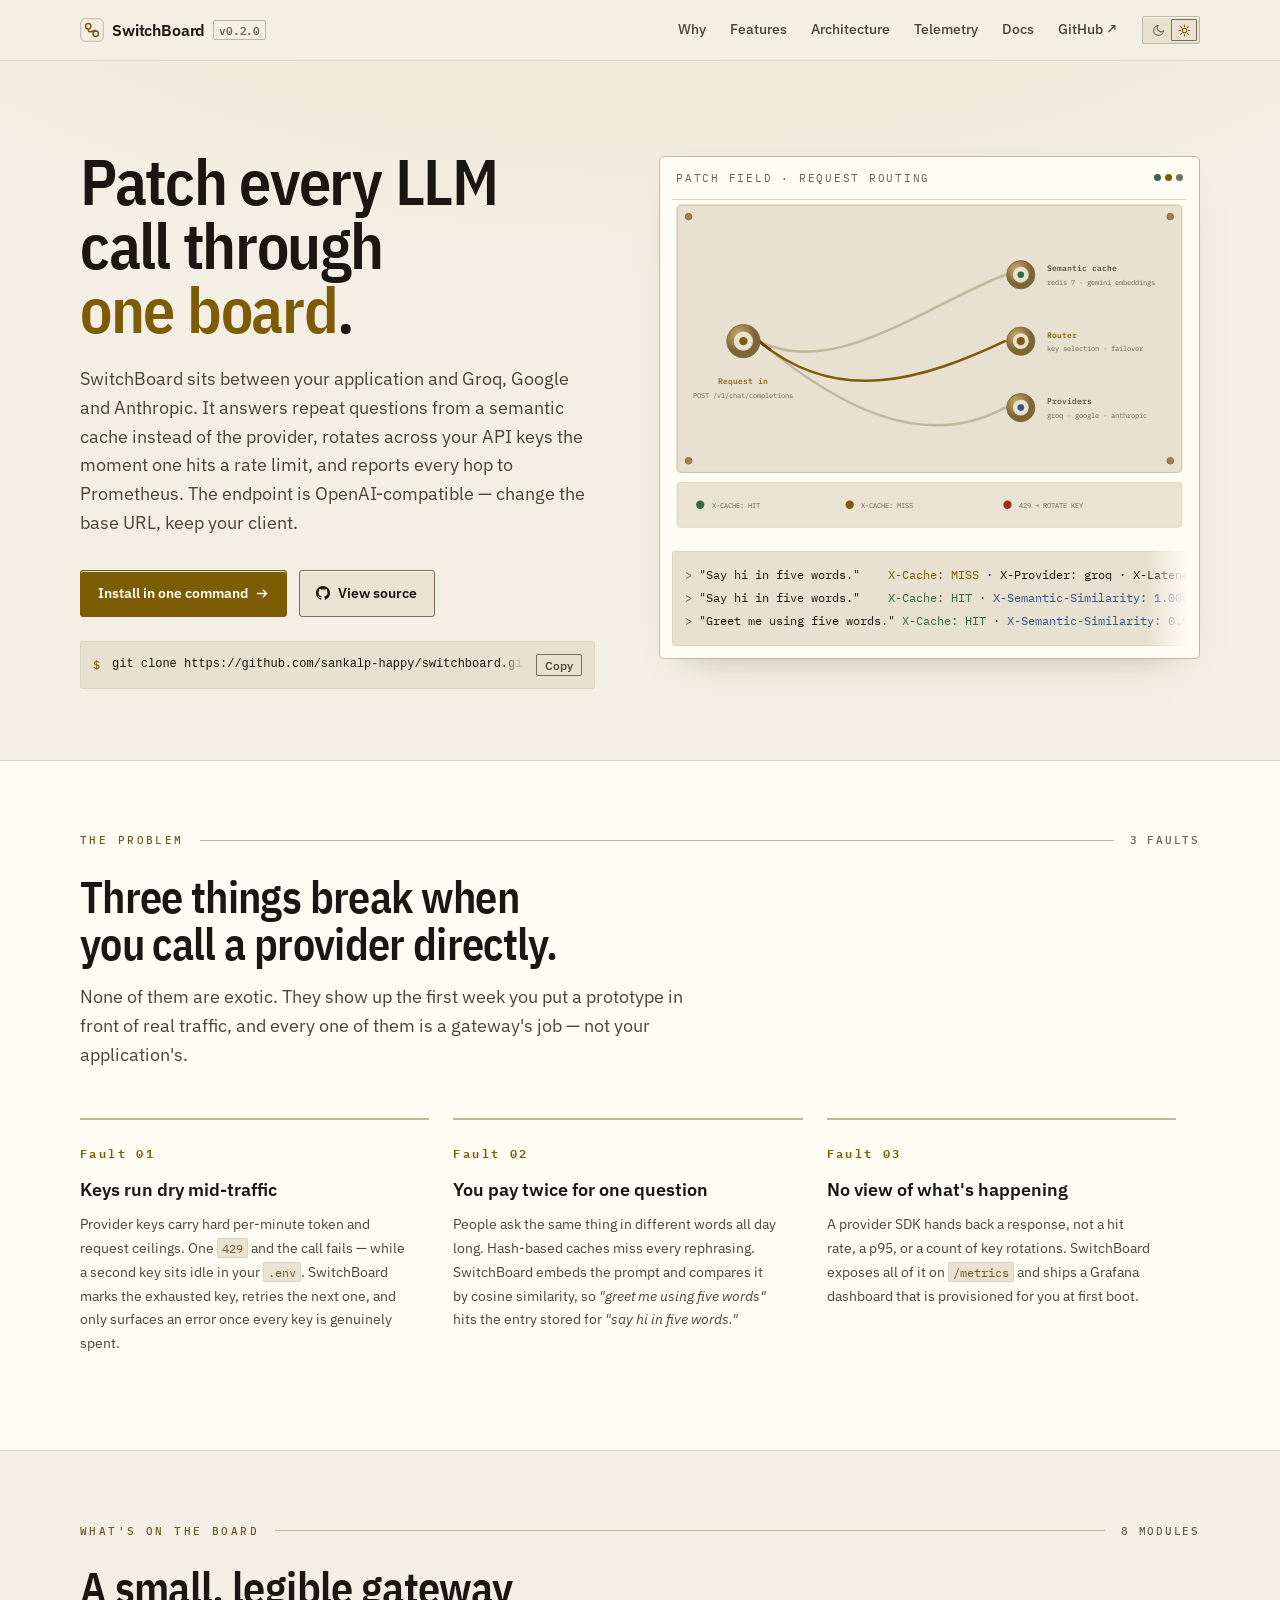
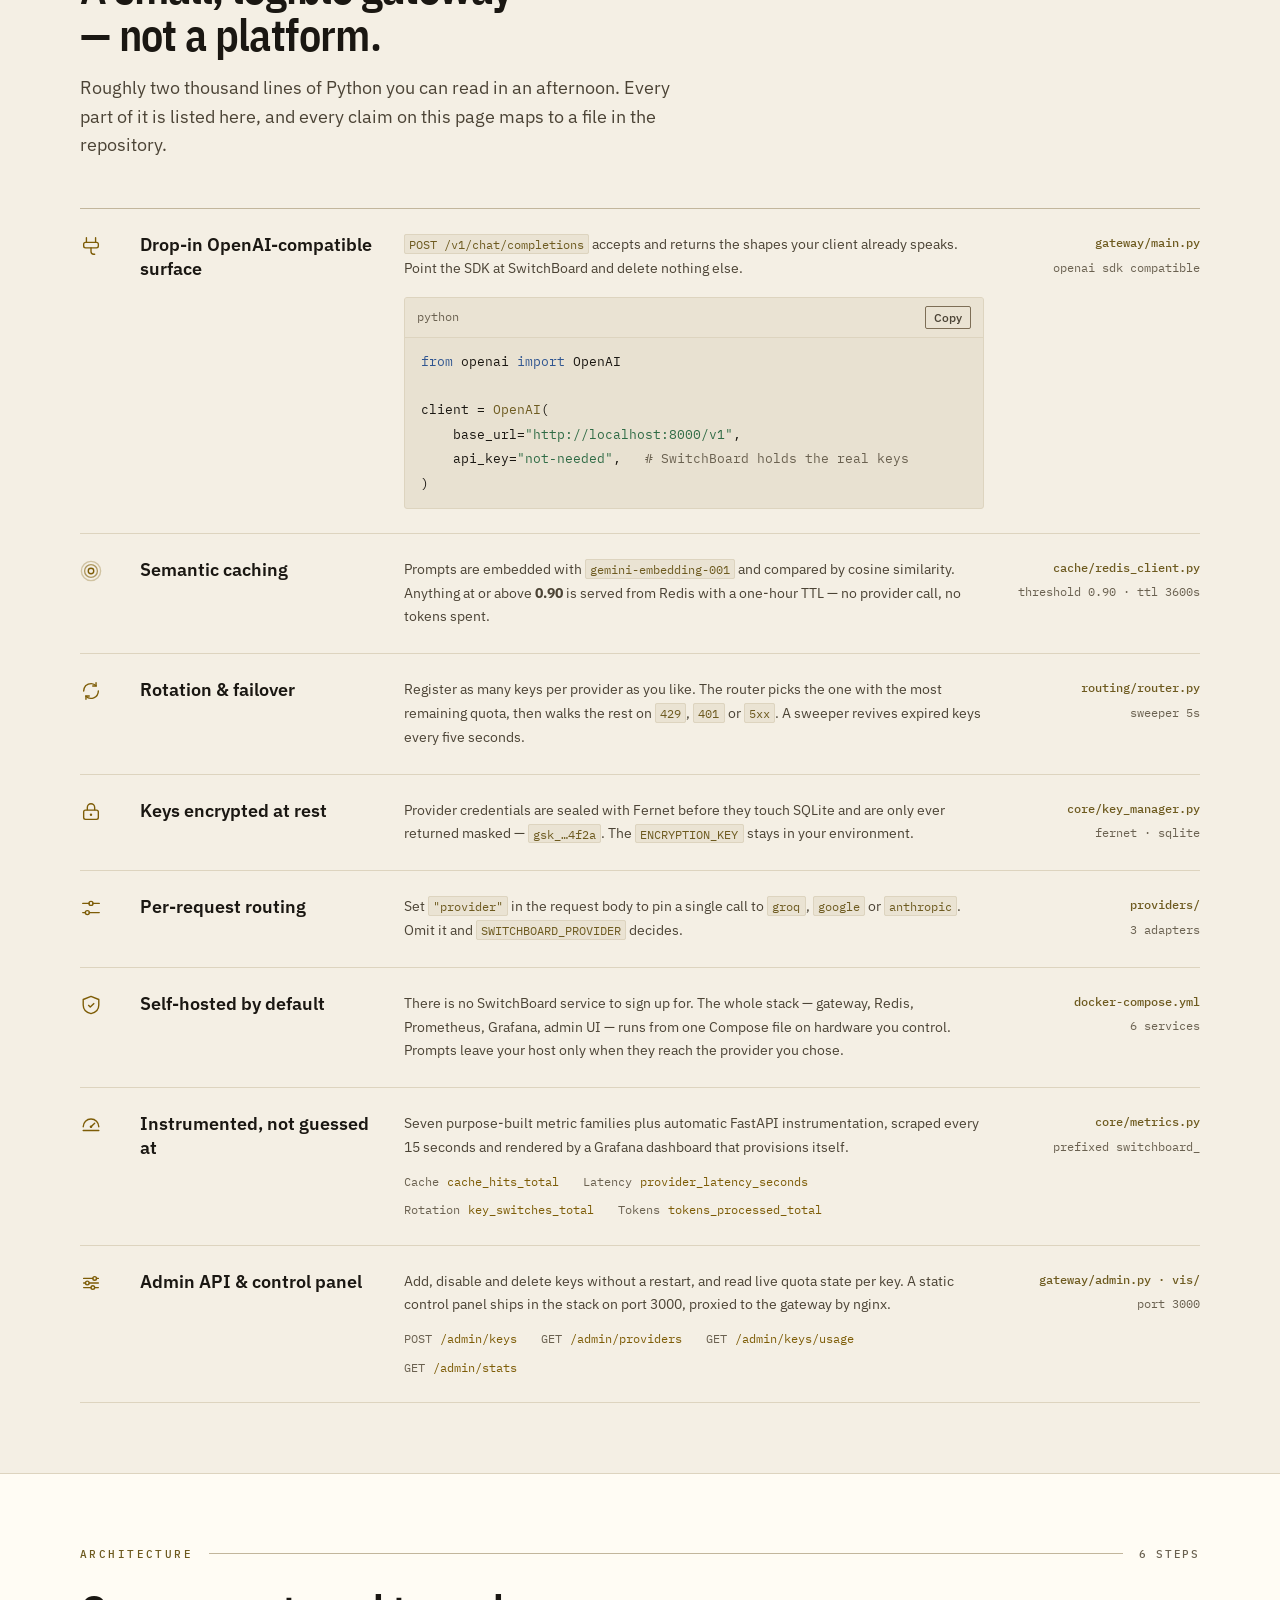
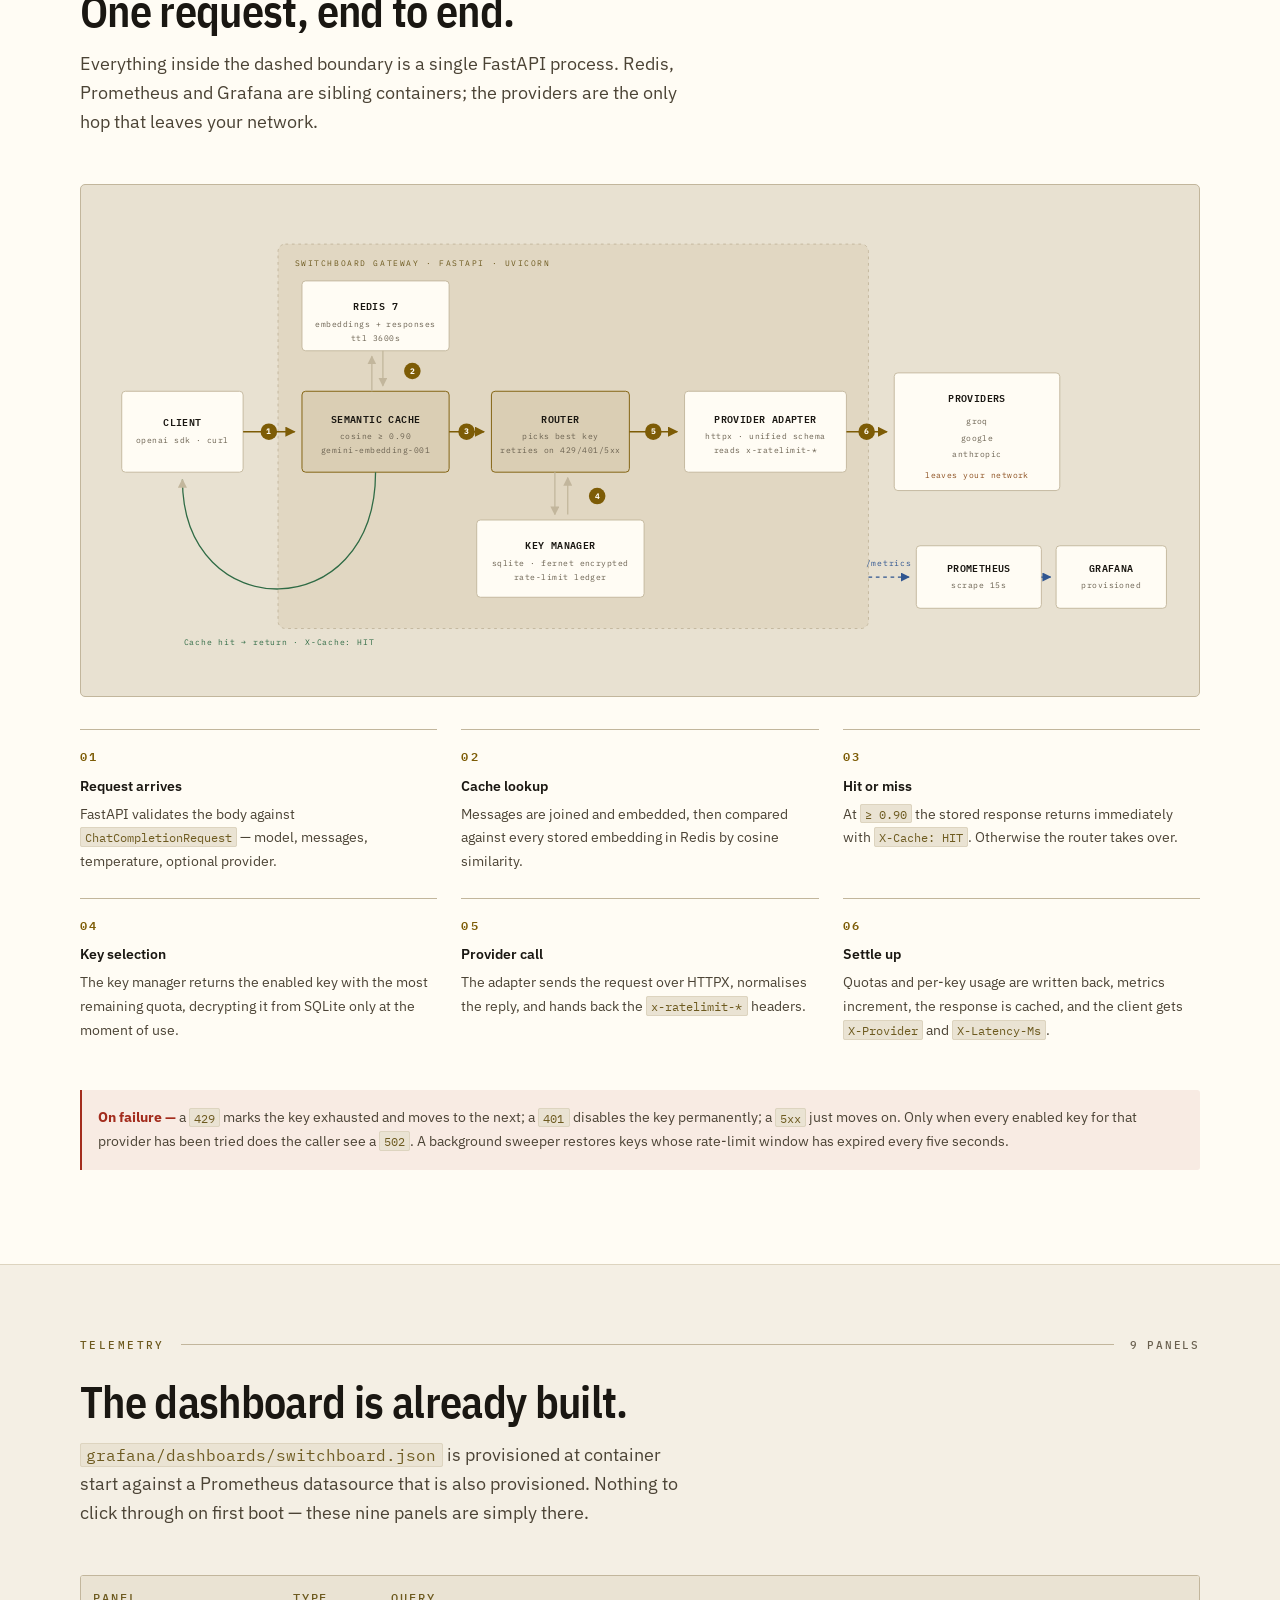
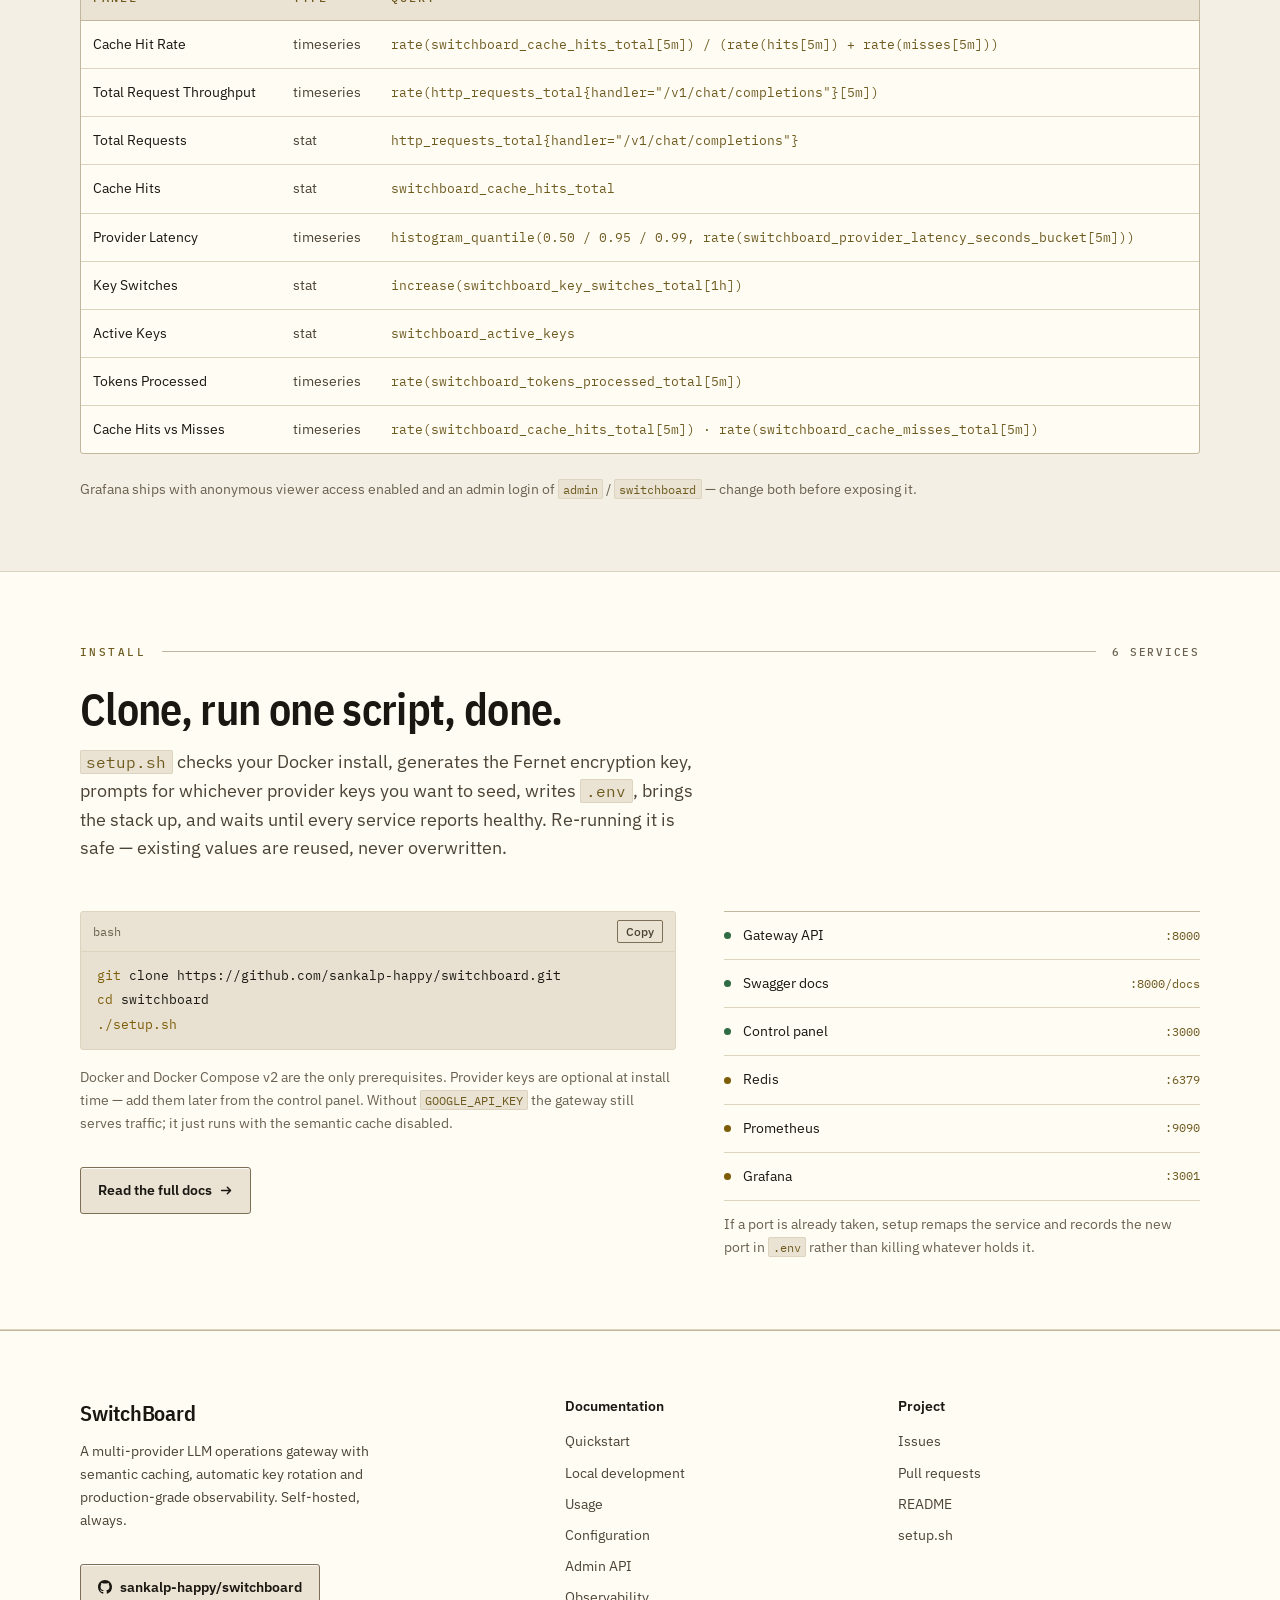
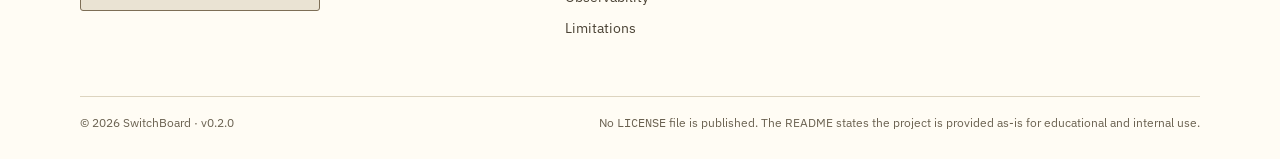
==== site/index.html @ 7677d310 "added a frontend file" ====
<!DOCTYPE html>
<html lang="en">
<head>
<meta charset="UTF-8">
<meta name="viewport" content="width=device-width, initial-scale=1">
<title>SwitchBoard — a self-hosted operator for every LLM call</title>
<meta name="description" content="SwitchBoard is a self-hosted, OpenAI-compatible LLM gateway. Semantic caching on Redis, automatic API-key rotation with failover across Groq, Google and Anthropic, and Prometheus + Grafana observability. One command to install.">
<meta name="color-scheme" content="light dark">
<meta property="og:title" content="SwitchBoard — a self-hosted operator for every LLM call">
<meta property="og:description" content="Semantic caching, automatic key rotation, and production-grade observability in front of Groq, Google and Anthropic. Self-hosted, OpenAI-compatible.">
<meta property="og:type" content="website">
<!-- Applied before first paint so a stored preference never flashes the
     other theme. Must stay inline and stay above the stylesheet. -->
<script>(function(){try{var t=localStorage.getItem('sb-theme');if(t==='light'||t==='dark')document.documentElement.dataset.theme=t;}catch(e){}})();</script>
<link rel="preconnect" href="https://fonts.googleapis.com">
<link rel="preconnect" href="https://fonts.gstatic.com" crossorigin>
<link href="https://fonts.googleapis.com/css2?family=IBM+Plex+Mono:wght@400;500&family=IBM+Plex+Sans:wght@400;500;600;700&family=IBM+Plex+Sans+Condensed:wght@600&display=swap" rel="stylesheet">
<link rel="stylesheet" href="assets/switchboard.css">
<link rel="icon" href="data:image/svg+xml,<svg xmlns='http://www.w3.org/2000/svg' viewBox='0 0 32 32'><rect width='32' height='32' rx='6' fill='%232b2620'/><circle cx='11' cy='11' r='3.4' fill='none' stroke='%23e0ac1f' stroke-width='2'/><circle cx='21' cy='21' r='3.4' fill='none' stroke='%23cfae52' stroke-width='2'/><path d='M11 15 C 11 22, 21 14, 21 17' fill='none' stroke='%23cf8442' stroke-width='2'/></svg>">
</head>
<body>
<a class="skip" href="#main">Skip to content</a>

<!-- ============================= NAV ============================= -->
<header class="nav">
  <div class="wrap nav__in">
    <a class="brand" href="index.html">
      <svg width="24" height="24" viewBox="0 0 32 32" aria-hidden="true">
        <rect x="1" y="1" width="30" height="30" rx="6" fill="none" stroke="currentColor" opacity=".35"/>
        <circle cx="11" cy="11" r="3.6" fill="none" stroke="var(--accent)" stroke-width="2"/>
        <circle cx="21" cy="21" r="3.6" fill="none" stroke="var(--brass)" stroke-width="2"/>
        <path d="M11 15.2 C 11 23, 21 14, 21 17.2" fill="none" stroke="var(--copper)" stroke-width="2" stroke-linecap="round"/>
      </svg>
      SwitchBoard <span class="v">v0.2.0</span>
    </a>
    <nav class="nav__links" id="nav-links" aria-label="Primary">
      <a href="#problem">Why</a>
      <a href="#features">Features</a>
      <a href="#architecture">Architecture</a>
      <a href="#telemetry">Telemetry</a>
      <a href="docs.html">Docs</a>
      <a href="https://github.com/sankalp-happy/switchboard">GitHub&nbsp;↗</a>
    </nav>
    <div class="nav__end">
      <button class="themesw" type="button" aria-label="Switch theme">
        <span><svg width="13" height="13" viewBox="0 0 24 24" fill="none" stroke="currentColor" stroke-width="2" aria-hidden="true"><path d="M21 12.8A9 9 0 1 1 11.2 3a7 7 0 0 0 9.8 9.8Z"/></svg></span>
        <span><svg width="13" height="13" viewBox="0 0 24 24" fill="none" stroke="currentColor" stroke-width="2" aria-hidden="true"><circle cx="12" cy="12" r="4.2"/><path d="M12 2v2.5M12 19.5V22M2 12h2.5M19.5 12H22M4.9 4.9l1.8 1.8M17.3 17.3l1.8 1.8M19.1 4.9l-1.8 1.8M6.7 17.3l-1.8 1.8" stroke-linecap="round"/></svg></span>
      </button>
      <button class="nav__toggle" id="nav-toggle" aria-expanded="false" aria-controls="nav-links">Menu</button>
    </div>
  </div>
</header>

<main id="main">

<!-- ============================= HERO ============================= -->
<section class="hero">
  <div class="wrap hero__grid">

    <div>
      <h1 class="display">Patch every LLM call through <em>one board</em>.</h1>
      <p class="lede">
        SwitchBoard sits between your application and Groq, Google and Anthropic. It answers
        repeat questions from a semantic cache instead of the provider, rotates across your API
        keys the moment one hits a rate limit, and reports every hop to Prometheus. The endpoint
        is OpenAI-compatible — change the base URL, keep your client.
      </p>

      <div class="hero__cta">
        <a class="btn btn--key" href="docs.html#quickstart">
          Install in one command
          <svg width="13" height="13" viewBox="0 0 16 16" fill="none" aria-hidden="true"><path d="M2 8h11M9 4l4 4-4 4" stroke="currentColor" stroke-width="1.8" stroke-linecap="round" stroke-linejoin="round"/></svg>
        </a>
        <a class="btn" href="https://github.com/sankalp-happy/switchboard">
          <svg width="14" height="14" viewBox="0 0 16 16" fill="currentColor" aria-hidden="true"><path d="M8 0C3.58 0 0 3.58 0 8c0 3.54 2.29 6.53 5.47 7.59.4.07.55-.17.55-.38 0-.19-.01-.82-.01-1.49-2.01.37-2.53-.49-2.69-.94-.09-.23-.48-.94-.82-1.13-.28-.15-.68-.52-.01-.53.63-.01 1.08.58 1.23.82.72 1.21 1.87.87 2.33.66.07-.52.28-.87.51-1.07-1.78-.2-3.64-.89-3.64-3.95 0-.87.31-1.59.82-2.15-.08-.2-.36-1.02.08-2.12 0 0 .67-.21 2.2.82a7.4 7.4 0 0 1 2-.27c.68 0 1.36.09 2 .27 1.53-1.04 2.2-.82 2.2-.82.44 1.1.16 1.92.08 2.12.51.56.82 1.27.82 2.15 0 3.07-1.87 3.75-3.65 3.95.29.25.54.73.54 1.48 0 1.07-.01 1.93-.01 2.2 0 .21.15.46.55.38A8.01 8.01 0 0 0 16 8c0-4.42-3.58-8-8-8Z"/></svg>
          View source
        </a>
      </div>

      <!-- The prompt marker sits outside <code> so it is not copied. -->
      <div class="cmd">
        <span class="cmd__p" aria-hidden="true">$</span>
        <code>git clone https://github.com/sankalp-happy/switchboard.git &amp;&amp; cd switchboard &amp;&amp; ./setup.sh</code>
        <button class="code__copy" type="button">Copy</button>
      </div>

    </div>

    <!-- Patch-panel figure -->
    <figure class="panelfig" aria-labelledby="panelcap">
      <figcaption class="panelfig__bar" id="panelcap">
        <span>Patch field · request routing</span>
        <span class="panelfig__lamps">
          <i class="led led--on"></i><i class="led led--warn led--pulse"></i><i class="led"></i>
        </span>
      </figcaption>

      <svg viewBox="0 0 620 400" role="img" aria-label="A patch panel: one incoming request jack is corded to three destination jacks — semantic cache, router, and provider adapters.">
        <defs>
          <!-- Stops are coloured from CSS so the brass re-tints per theme. -->
          <radialGradient id="brass" cx="35%" cy="30%">
            <stop offset="0%"/><stop offset="55%"/><stop offset="100%"/>
          </radialGradient>
        </defs>

        <!-- recessed field -->
        <rect class="pf-field" x="6" y="6" width="608" height="322" rx="5"/>
        <!-- screws -->
        <g class="pf-screw">
          <circle cx="20" cy="20" r="4"/><circle cx="600" cy="20" r="4"/>
          <circle cx="20" cy="314" r="4"/><circle cx="600" cy="314" r="4"/>
        </g>

        <!-- cords (drawn under the jacks) -->
        <path class="cord cord--dim"  d="M105 170 C 195 215, 300 130, 401 90"/>
        <path class="cord cord--dim"  d="M105 170 C 195 245, 300 305, 401 250"/>
        <path class="cord cord--live" d="M105 170 C 200 250, 305 215, 401 170"/>
        <path class="pulse"           d="M105 170 C 200 250, 305 215, 401 170"/>

        <!-- ingress jack -->
        <g>
          <circle class="pf-ring" cx="86" cy="170" r="20"/>
          <circle class="pf-hole" cx="86" cy="170" r="11.5"/>
          <circle class="dot-warn" cx="86" cy="170" r="5"/>
          <text class="svg-label svg-label--key" x="86" y="222" text-anchor="middle">Request in</text>
          <text class="svg-sub" x="86" y="238" text-anchor="middle">POST /v1/chat/completions</text>
        </g>

        <!-- destination jacks -->
        <g>
          <circle class="pf-ring" cx="420" cy="90" r="17"/>
          <circle class="pf-hole" cx="420" cy="90" r="9.5"/>
          <circle class="dot-ok" cx="420" cy="90" r="4"/>
          <text class="svg-label" x="452" y="86">Semantic cache</text>
          <text class="svg-sub"   x="452" y="102">redis 7 · gemini embeddings</text>
        </g>
        <g>
          <circle class="pf-ring" cx="420" cy="170" r="17"/>
          <circle class="pf-hole" cx="420" cy="170" r="9.5"/>
          <circle class="dot-warn" cx="420" cy="170" r="5"/>
          <text class="svg-label svg-label--key" x="452" y="166">Router</text>
          <text class="svg-sub"   x="452" y="182">key selection · failover</text>
        </g>
        <g>
          <circle class="pf-ring" cx="420" cy="250" r="17"/>
          <circle class="pf-hole" cx="420" cy="250" r="9.5"/>
          <circle class="dot-info" cx="420" cy="250" r="4"/>
          <text class="svg-label" x="452" y="246">Providers</text>
          <text class="svg-sub"   x="452" y="262">groq · google · anthropic</text>
        </g>

        <!-- lamp rail -->
        <rect class="pf-rail" x="6" y="340" width="608" height="54" rx="4"/>
        <g>
          <circle class="dot-ok" cx="34" cy="367" r="5"/>
          <text class="svg-sub" x="48" y="371">X-CACHE: HIT</text>
          <circle class="dot-warn" cx="214" cy="367" r="5"/>
          <text class="svg-sub" x="228" y="371">X-CACHE: MISS</text>
          <circle class="dot-alarm" cx="404" cy="367" r="5"/>
          <text class="svg-sub" x="418" y="371">429 → ROTATE KEY</text>
        </g>
      </svg>

      <div class="readout">
        <div><b>&gt;</b> "Say hi in five words."&nbsp;&nbsp;&nbsp;&nbsp;<span class="miss">X-Cache: MISS</span> · X-Provider: groq · X-Latency-Ms: 424.0</div>
        <div><b>&gt;</b> "Say hi in five words."&nbsp;&nbsp;&nbsp;&nbsp;<span class="hit">X-Cache: HIT</span> · <span class="sim">X-Semantic-Similarity: 1.0000</span></div>
        <div><b>&gt;</b> "Greet me using five words."&nbsp;<span class="hit">X-Cache: HIT</span> · <span class="sim">X-Semantic-Similarity: 0.9144</span></div>
      </div>
    </figure>

  </div>
</section>

<!-- ============================= PROBLEM ============================= -->
<section id="problem" class="band">
  <div class="wrap">
    <div class="srail">
      <span class="srail__n">The problem</span>
      <i class="srail__r" aria-hidden="true"></i>
      <span class="srail__d">3 faults</span>
    </div>
    <div class="sec-head">
      <h2 class="sec-title">Three things break when you call a provider directly.</h2>
      <p class="lede">
        None of them are exotic. They show up the first week you put a prototype in front of
        real traffic, and every one of them is a gateway's job — not your application's.
      </p>
    </div>

    <div class="faults">
      <article class="fault">
        <div class="fault__n">Fault 01</div>
        <h3>Keys run dry mid-traffic</h3>
        <p>
          Provider keys carry hard per-minute token and request ceilings. One <span class="inline">429</span>
          and the call fails — while a second key sits idle in your <span class="inline">.env</span>.
          SwitchBoard marks the exhausted key, retries the next one, and only surfaces an error
          once every key is genuinely spent.
        </p>
      </article>
      <article class="fault">
        <div class="fault__n">Fault 02</div>
        <h3>You pay twice for one question</h3>
        <p>
          People ask the same thing in different words all day long. Hash-based caches miss
          every rephrasing. SwitchBoard embeds the prompt and compares it by cosine similarity,
          so <em>"greet me using five words"</em> hits the entry stored for
          <em>"say hi in five words."</em>
        </p>
      </article>
      <article class="fault">
        <div class="fault__n">Fault 03</div>
        <h3>No view of what's happening</h3>
        <p>
          A provider SDK hands back a response, not a hit rate, a p95, or a count of key
          rotations. SwitchBoard exposes all of it on <span class="inline">/metrics</span> and
          ships a Grafana dashboard that is provisioned for you at first boot.
        </p>
      </article>
    </div>
  </div>
</section>

<!-- ============================= FEATURES ============================= -->
<section id="features">
  <div class="wrap">
    <div class="srail">
      <span class="srail__n">What's on the board</span>
      <i class="srail__r" aria-hidden="true"></i>
      <span class="srail__d">8 modules</span>
    </div>
    <div class="sec-head">
      <h2 class="sec-title">A small, legible gateway — not a platform.</h2>
      <p class="lede">
        Roughly two thousand lines of Python you can read in an afternoon. Every part of it is
        listed here, and every claim on this page maps to a file in the repository.
      </p>
    </div>

    <div class="index">

      <article class="item">
        <div class="item__ico"><svg width="22" height="22" viewBox="0 0 24 24" fill="none" stroke="currentColor" stroke-width="1.5" stroke-linecap="round" aria-hidden="true"><path d="M7 3v5M17 3v5"/><rect x="4" y="8" width="16" height="6" rx="2"/><path d="M12 14v4a3 3 0 0 0 3 3h1"/></svg></div>
        <h3 class="item__name">Drop-in OpenAI-compatible surface</h3>
        <div class="item__body">
          <p>
            <span class="inline">POST /v1/chat/completions</span> accepts and returns the shapes your
            client already speaks. Point the SDK at SwitchBoard and delete nothing else.
          </p>
          <div class="code code--flush">
            <div class="code__bar"><span class="code__lang">python</span><button class="code__copy" type="button">Copy</button></div>
<pre><code><span class="t-kw">from</span> openai <span class="t-kw">import</span> OpenAI

client = <span class="t-fn">OpenAI</span>(
    base_url=<span class="t-str">"http://localhost:8000/v1"</span>,
    api_key=<span class="t-str">"not-needed"</span>,   <span class="t-com"># SwitchBoard holds the real keys</span>
)</code></pre>
          </div>
        </div>
        <div class="item__meta"><b>gateway/main.py</b>openai sdk compatible</div>
      </article>

      <article class="item">
        <div class="item__ico"><svg width="22" height="22" viewBox="0 0 24 24" fill="none" stroke="currentColor" stroke-width="1.5" aria-hidden="true"><circle cx="12" cy="12" r="3"/><circle cx="12" cy="12" r="7" opacity=".6"/><circle cx="12" cy="12" r="10.5" opacity=".3"/></svg></div>
        <h3 class="item__name">Semantic caching</h3>
        <div class="item__body">
          <p>
            Prompts are embedded with <span class="inline">gemini-embedding-001</span> and compared
            by cosine similarity. Anything at or above <b>0.90</b> is served from Redis with a
            one-hour TTL — no provider call, no tokens spent.
          </p>
        </div>
        <div class="item__meta"><b>cache/redis_client.py</b>threshold 0.90 · ttl 3600s</div>
      </article>

      <article class="item">
        <div class="item__ico"><svg width="22" height="22" viewBox="0 0 24 24" fill="none" stroke="currentColor" stroke-width="1.5" stroke-linecap="round" aria-hidden="true"><path d="M20 12a8 8 0 0 1-13.7 5.6M4 12a8 8 0 0 1 13.7-5.6"/><path d="M17.5 3v3.6h-3.6M6.5 21v-3.6h3.6"/></svg></div>
        <h3 class="item__name">Rotation &amp; failover</h3>
        <div class="item__body">
          <p>
            Register as many keys per provider as you like. The router picks the one with the most
            remaining quota, then walks the rest on <span class="inline">429</span>,
            <span class="inline">401</span> or <span class="inline">5xx</span>. A sweeper revives
            expired keys every five seconds.
          </p>
        </div>
        <div class="item__meta"><b>routing/router.py</b>sweeper 5s</div>
      </article>

      <article class="item">
        <div class="item__ico"><svg width="22" height="22" viewBox="0 0 24 24" fill="none" stroke="currentColor" stroke-width="1.5" aria-hidden="true"><rect x="4" y="10" width="16" height="10" rx="2"/><path d="M8 10V7a4 4 0 0 1 8 0v3"/><circle cx="12" cy="15" r="1.3" fill="currentColor" stroke="none"/></svg></div>
        <h3 class="item__name">Keys encrypted at rest</h3>
        <div class="item__body">
          <p>
            Provider credentials are sealed with Fernet before they touch SQLite and are only ever
            returned masked — <span class="inline">gsk_…4f2a</span>. The
            <span class="inline">ENCRYPTION_KEY</span> stays in your environment.
          </p>
        </div>
        <div class="item__meta"><b>core/key_manager.py</b>fernet · sqlite</div>
      </article>

      <article class="item">
        <div class="item__ico"><svg width="22" height="22" viewBox="0 0 24 24" fill="none" stroke="currentColor" stroke-width="1.5" stroke-linecap="round" aria-hidden="true"><path d="M3 7h7M14 7h7M3 17h3M10 17h11"/><circle cx="12" cy="7" r="2.2"/><circle cx="8" cy="17" r="2.2"/></svg></div>
        <h3 class="item__name">Per-request routing</h3>
        <div class="item__body">
          <p>
            Set <span class="inline">"provider"</span> in the request body to pin a single call to
            <span class="inline">groq</span>, <span class="inline">google</span> or
            <span class="inline">anthropic</span>. Omit it and
            <span class="inline">SWITCHBOARD_PROVIDER</span> decides.
          </p>
        </div>
        <div class="item__meta"><b>providers/</b>3 adapters</div>
      </article>

      <article class="item">
        <div class="item__ico"><svg width="22" height="22" viewBox="0 0 24 24" fill="none" stroke="currentColor" stroke-width="1.5" stroke-linejoin="round" aria-hidden="true"><path d="M12 2.6 20.5 6v6c0 5-3.6 8.3-8.5 9.4C7.1 20.3 3.5 17 3.5 12V6Z"/><path d="M9 12l2.2 2.2L15.5 10"/></svg></div>
        <h3 class="item__name">Self-hosted by default</h3>
        <div class="item__body">
          <p>
            There is no SwitchBoard service to sign up for. The whole stack — gateway, Redis,
            Prometheus, Grafana, admin UI — runs from one Compose file on hardware you control.
            Prompts leave your host only when they reach the provider you chose.
          </p>
        </div>
        <div class="item__meta"><b>docker-compose.yml</b>6 services</div>
      </article>

      <article class="item">
        <div class="item__ico"><svg width="22" height="22" viewBox="0 0 24 24" fill="none" stroke="currentColor" stroke-width="1.5" stroke-linecap="round" aria-hidden="true"><path d="M3.5 14a8.5 8.5 0 0 1 17 0"/><path d="M12 14l4-4"/><circle cx="12" cy="14" r="1.4" fill="currentColor" stroke="none"/><path d="M3.5 18h17"/></svg></div>
        <h3 class="item__name">Instrumented, not guessed at</h3>
        <div class="item__body">
          <p>
            Seven purpose-built metric families plus automatic FastAPI instrumentation, scraped
            every 15 seconds and rendered by a Grafana dashboard that provisions itself.
          </p>
          <dl class="pairs">
            <div><dt>Cache</dt><dd>cache_hits_total</dd></div>
            <div><dt>Latency</dt><dd>provider_latency_seconds</dd></div>
            <div><dt>Rotation</dt><dd>key_switches_total</dd></div>
            <div><dt>Tokens</dt><dd>tokens_processed_total</dd></div>
          </dl>
        </div>
        <div class="item__meta"><b>core/metrics.py</b>prefixed switchboard_</div>
      </article>

      <article class="item">
        <div class="item__ico"><svg width="22" height="22" viewBox="0 0 24 24" fill="none" stroke="currentColor" stroke-width="1.5" stroke-linecap="round" aria-hidden="true"><path d="M4 7h10M18 7h2M4 12h2M10 12h10M4 17h8M16 17h4"/><circle cx="16" cy="7" r="2"/><circle cx="8" cy="12" r="2"/><circle cx="14" cy="17" r="2"/></svg></div>
        <h3 class="item__name">Admin API &amp; control panel</h3>
        <div class="item__body">
          <p>
            Add, disable and delete keys without a restart, and read live quota state per key.
            A static control panel ships in the stack on port 3000, proxied to the gateway by nginx.
          </p>
          <dl class="pairs">
            <div><dt>POST</dt><dd>/admin/keys</dd></div>
            <div><dt>GET</dt><dd>/admin/providers</dd></div>
            <div><dt>GET</dt><dd>/admin/keys/usage</dd></div>
            <div><dt>GET</dt><dd>/admin/stats</dd></div>
          </dl>
        </div>
        <div class="item__meta"><b>gateway/admin.py · vis/</b>port 3000</div>
      </article>

    </div>
  </div>
</section>

<!-- ============================= ARCHITECTURE ============================= -->
<section id="architecture" class="band">
  <div class="wrap">
    <div class="srail">
      <span class="srail__n">Architecture</span>
      <i class="srail__r" aria-hidden="true"></i>
      <span class="srail__d">6 steps</span>
    </div>
    <div class="sec-head">
      <h2 class="sec-title">One request, end to end.</h2>
      <p class="lede">
        Everything inside the dashed boundary is a single FastAPI process. Redis, Prometheus and
        Grafana are sibling containers; the providers are the only hop that leaves your network.
      </p>
    </div>

    <div class="diagram">
      <!-- shared arrowhead markers: kept in a standalone node so they resolve
           whichever of the two diagrams is currently displayed -->
      <svg class="defs-only" width="0" height="0" aria-hidden="true" focusable="false">
        <defs>
          <marker id="ah" viewBox="0 0 10 10" refX="9" refY="5" markerWidth="7" markerHeight="7" orient="auto-start-reverse">
            <path class="ah-dim" d="M0 0 L10 5 L0 10 z"/>
          </marker>
          <marker id="ahh" viewBox="0 0 10 10" refX="9" refY="5" markerWidth="7" markerHeight="7" orient="auto-start-reverse">
            <path class="ah-hot" d="M0 0 L10 5 L0 10 z"/>
          </marker>
          <marker id="aht" viewBox="0 0 10 10" refX="9" refY="5" markerWidth="7" markerHeight="7" orient="auto-start-reverse">
            <path class="ah-tel" d="M0 0 L10 5 L0 10 z"/>
          </marker>
        </defs>
      </svg>

      <!-- ---------- wide ---------- -->
      <svg class="dia--wide" viewBox="0 0 1160 500" role="img" aria-label="Architecture diagram. A client posts to the gateway. The semantic cache checks Redis; a hit returns immediately. On a miss the router consults the key manager in SQLite, calls a provider adapter, and the adapter calls Groq, Google or Anthropic. Prometheus scrapes the gateway metrics endpoint and Grafana reads Prometheus.">
        <!-- gateway boundary -->
        <rect class="zone" x="186" y="36" width="642" height="418" rx="8"/>
        <text class="zone-label" x="204" y="60">SWITCHBOARD GATEWAY · FASTAPI · UVICORN</text>

        <!-- client -->
        <rect class="node-box" x="16" y="196" width="132" height="88" rx="4"/>
        <text class="node-t" x="82" y="234" text-anchor="middle">CLIENT</text>
        <text class="node-s" x="82" y="252" text-anchor="middle">openai sdk · curl</text>

        <!-- redis -->
        <rect class="node-box" x="212" y="76" width="160" height="76" rx="4"/>
        <text class="node-t" x="292" y="108" text-anchor="middle">REDIS 7</text>
        <text class="node-s" x="292" y="126" text-anchor="middle">embeddings + responses</text>
        <text class="node-s" x="292" y="141" text-anchor="middle">ttl 3600s</text>

        <!-- semantic cache -->
        <rect class="node-box node-box--key" x="212" y="196" width="160" height="88" rx="4"/>
        <text class="node-t" x="292" y="230" text-anchor="middle">SEMANTIC CACHE</text>
        <text class="node-s" x="292" y="248" text-anchor="middle">cosine ≥ 0.90</text>
        <text class="node-s" x="292" y="263" text-anchor="middle">gemini-embedding-001</text>

        <!-- router -->
        <rect class="node-box node-box--key" x="418" y="196" width="150" height="88" rx="4"/>
        <text class="node-t" x="493" y="230" text-anchor="middle">ROUTER</text>
        <text class="node-s" x="493" y="248" text-anchor="middle">picks best key</text>
        <text class="node-s" x="493" y="263" text-anchor="middle">retries on 429/401/5xx</text>

        <!-- key manager -->
        <rect class="node-box" x="402" y="336" width="182" height="84" rx="4"/>
        <text class="node-t" x="493" y="368" text-anchor="middle">KEY MANAGER</text>
        <text class="node-s" x="493" y="386" text-anchor="middle">sqlite · fernet encrypted</text>
        <text class="node-s" x="493" y="401" text-anchor="middle">rate-limit ledger</text>

        <!-- adapter -->
        <rect class="node-box" x="628" y="196" width="176" height="88" rx="4"/>
        <text class="node-t" x="716" y="230" text-anchor="middle">PROVIDER ADAPTER</text>
        <text class="node-s" x="716" y="248" text-anchor="middle">httpx · unified schema</text>
        <text class="node-s" x="716" y="263" text-anchor="middle">reads x-ratelimit-*</text>

        <!-- providers -->
        <rect class="node-box" x="856" y="176" width="180" height="128" rx="4"/>
        <text class="node-t" x="946" y="208" text-anchor="middle">PROVIDERS</text>
        <text class="node-s" x="946" y="232" text-anchor="middle">groq</text>
        <text class="node-s" x="946" y="250" text-anchor="middle">google</text>
        <text class="node-s" x="946" y="268" text-anchor="middle">anthropic</text>
        <text class="node-s node-s--exit" x="946" y="290" text-anchor="middle">leaves your network</text>

        <!-- telemetry -->
        <rect class="node-box" x="880" y="364" width="136" height="68" rx="4"/>
        <text class="node-t" x="948" y="392" text-anchor="middle">PROMETHEUS</text>
        <text class="node-s" x="948" y="410" text-anchor="middle">scrape 15s</text>
        <rect class="node-box" x="1032" y="364" width="120" height="68" rx="4"/>
        <text class="node-t" x="1092" y="392" text-anchor="middle">GRAFANA</text>
        <text class="node-s" x="1092" y="410" text-anchor="middle">provisioned</text>

        <!-- main flow -->
        <path class="flow flow--hot" d="M148 240 H 204"  marker-end="url(#ahh)"/>
        <path class="flow" d="M288 196 V 158" marker-end="url(#ah)"/>
        <path class="flow" d="M300 152 V 190" marker-end="url(#ah)"/>
        <path class="flow flow--hot" d="M372 240 H 410" marker-end="url(#ahh)"/>
        <path class="flow" d="M487 284 V 330" marker-end="url(#ah)"/>
        <path class="flow" d="M501 330 V 290" marker-end="url(#ah)"/>
        <path class="flow flow--hot" d="M568 240 H 620" marker-end="url(#ahh)"/>
        <path class="flow flow--hot" d="M804 240 H 848" marker-end="url(#ahh)"/>

        <!-- cache-hit return -->
        <path class="flow flow--hit" d="M292 284 C 292 452, 82 452, 82 292" marker-end="url(#ah)"/>
        <text class="flow-t flow-t--hit" x="187" y="472" text-anchor="middle">Cache hit → return · X-Cache: HIT</text>

        <!-- telemetry flow -->
        <path class="flow flow--tel" d="M828 398 H 872" marker-end="url(#aht)"/>
        <path class="flow flow--tel" d="M1016 398 H 1026" marker-end="url(#aht)"/>
        <text class="flow-t flow-t--tel" x="850" y="386" text-anchor="middle">/metrics</text>

        <!-- step badges -->
        <g>
          <circle class="step-c" cx="176" cy="240" r="9"/><text class="step-n" x="176" y="243" text-anchor="middle">1</text>
          <circle class="step-c" cx="332" cy="174" r="9"/><text class="step-n" x="332" y="177" text-anchor="middle">2</text>
          <circle class="step-c" cx="391" cy="240" r="9"/><text class="step-n" x="391" y="243" text-anchor="middle">3</text>
          <circle class="step-c" cx="533" cy="310" r="9"/><text class="step-n" x="533" y="313" text-anchor="middle">4</text>
          <circle class="step-c" cx="594" cy="240" r="9"/><text class="step-n" x="594" y="243" text-anchor="middle">5</text>
          <circle class="step-c" cx="826" cy="240" r="9"/><text class="step-n" x="826" y="243" text-anchor="middle">6</text>
        </g>
      </svg>

      <!-- ---------- tall / mobile ---------- -->
      <svg class="dia--tall" viewBox="0 0 380 980" role="img" aria-label="Architecture diagram, vertical layout. Client to semantic cache to Redis, then router to key manager, then provider adapter to Groq, Google or Anthropic. A cache hit returns straight to the client. Prometheus scrapes the gateway and Grafana reads Prometheus.">
        <rect class="zone" x="58" y="104" width="298" height="520" rx="8"/>
        <text class="zone-label zone-label--tight" x="70" y="126">SWITCHBOARD GATEWAY</text>

        <rect class="node-box" x="80" y="16" width="240" height="60" rx="4"/>
        <text class="node-t" x="200" y="42" text-anchor="middle">CLIENT</text>
        <text class="node-s" x="200" y="60" text-anchor="middle">openai sdk · curl</text>

        <rect class="node-box node-box--key" x="80" y="142" width="240" height="66" rx="4"/>
        <text class="node-t" x="200" y="170" text-anchor="middle">SEMANTIC CACHE</text>
        <text class="node-s" x="200" y="188" text-anchor="middle">cosine ≥ 0.90 · gemini</text>

        <rect class="node-box" x="80" y="244" width="240" height="58" rx="4"/>
        <text class="node-t" x="200" y="270" text-anchor="middle">REDIS 7</text>
        <text class="node-s" x="200" y="288" text-anchor="middle">ttl 3600s</text>

        <rect class="node-box node-box--key" x="80" y="348" width="240" height="66" rx="4"/>
        <text class="node-t" x="200" y="376" text-anchor="middle">ROUTER</text>
        <text class="node-s" x="200" y="394" text-anchor="middle">retries on 429/401/5xx</text>

        <rect class="node-box" x="80" y="450" width="240" height="58" rx="4"/>
        <text class="node-t" x="200" y="476" text-anchor="middle">KEY MANAGER</text>
        <text class="node-s" x="200" y="494" text-anchor="middle">sqlite · fernet</text>

        <rect class="node-box" x="80" y="548" width="240" height="60" rx="4"/>
        <text class="node-t" x="200" y="574" text-anchor="middle">PROVIDER ADAPTER</text>
        <text class="node-s" x="200" y="592" text-anchor="middle">httpx · x-ratelimit-*</text>

        <rect class="node-box" x="80" y="654" width="240" height="76" rx="4"/>
        <text class="node-t" x="200" y="682" text-anchor="middle">PROVIDERS</text>
        <text class="node-s" x="200" y="702" text-anchor="middle">groq · google · anthropic</text>
        <text class="node-s node-s--exit" x="200" y="719" text-anchor="middle">leaves your network</text>

        <rect class="node-box" x="80" y="810" width="240" height="56" rx="4"/>
        <text class="node-t" x="200" y="836" text-anchor="middle">PROMETHEUS</text>
        <text class="node-s" x="200" y="853" text-anchor="middle">scrape 15s</text>

        <rect class="node-box" x="80" y="902" width="240" height="56" rx="4"/>
        <text class="node-t" x="200" y="928" text-anchor="middle">GRAFANA</text>
        <text class="node-s" x="200" y="945" text-anchor="middle">provisioned dashboard</text>

        <path class="flow flow--hot" d="M200 76 V 134"  marker-end="url(#ahh)"/>
        <path class="flow" d="M188 208 V 238" marker-end="url(#ah)"/>
        <path class="flow" d="M212 238 V 208" marker-end="url(#ah)"/>
        <path class="flow flow--hot" d="M200 302 V 340" marker-end="url(#ahh)"/>
        <path class="flow" d="M188 414 V 444" marker-end="url(#ah)"/>
        <path class="flow" d="M212 444 V 414" marker-end="url(#ah)"/>
        <path class="flow flow--hot" d="M200 508 V 540" marker-end="url(#ahh)"/>
        <path class="flow flow--hot" d="M200 608 V 646" marker-end="url(#ahh)"/>

        <path class="flow flow--hit" d="M80 168 H 42 V 46 H 72" marker-end="url(#ah)"/>
        <text class="flow-t flow-t--hit" x="16" y="108" text-anchor="middle" transform="rotate(-90 16 108)">Cache hit</text>

        <path class="flow flow--tel" d="M58 580 H 34 V 786 H 200 V 802" marker-end="url(#aht)"/>
        <text class="flow-t flow-t--tel" x="24" y="690" text-anchor="middle" transform="rotate(-90 24 690)">/metrics</text>
        <path class="flow flow--tel" d="M200 866 V 894" marker-end="url(#aht)"/>
      </svg>
    </div>

    <ol class="steps">
      <li><b>Request arrives</b> FastAPI validates the body against <span class="inline">ChatCompletionRequest</span> — model, messages, temperature, optional provider.</li>
      <li><b>Cache lookup</b> Messages are joined and embedded, then compared against every stored embedding in Redis by cosine similarity.</li>
      <li><b>Hit or miss</b> At <span class="inline">≥ 0.90</span> the stored response returns immediately with <span class="inline">X-Cache: HIT</span>. Otherwise the router takes over.</li>
      <li><b>Key selection</b> The key manager returns the enabled key with the most remaining quota, decrypting it from SQLite only at the moment of use.</li>
      <li><b>Provider call</b> The adapter sends the request over HTTPX, normalises the reply, and hands back the <span class="inline">x-ratelimit-*</span> headers.</li>
      <li><b>Settle up</b> Quotas and per-key usage are written back, metrics increment, the response is cached, and the client gets <span class="inline">X-Provider</span> and <span class="inline">X-Latency-Ms</span>.</li>
    </ol>

    <div class="note note--warn">
      <b>On failure —</b> a <span class="inline">429</span> marks the key exhausted and moves to the next;
      a <span class="inline">401</span> disables the key permanently; a <span class="inline">5xx</span> just
      moves on. Only when every enabled key for that provider has been tried does the caller see a
      <span class="inline">502</span>. A background sweeper restores keys whose rate-limit window has
      expired every five seconds.
    </div>
  </div>
</section>

<!-- ============================= TELEMETRY ============================= -->
<section id="telemetry">
  <div class="wrap">
    <div class="srail">
      <span class="srail__n">Telemetry</span>
      <i class="srail__r" aria-hidden="true"></i>
      <span class="srail__d">9 panels</span>
    </div>
    <div class="sec-head">
      <h2 class="sec-title">The dashboard is already built.</h2>
      <p class="lede">
        <span class="inline">grafana/dashboards/switchboard.json</span> is provisioned at container
        start against a Prometheus datasource that is also provisioned. Nothing to click through
        on first boot — these nine panels are simply there.
      </p>
    </div>

    <div class="tablewrap">
      <table>
        <thead>
          <tr><th scope="col">Panel</th><th scope="col">Type</th><th scope="col">Query</th></tr>
        </thead>
        <tbody>
          <tr><td>Cache Hit Rate</td><td>timeseries</td><td><code>rate(switchboard_cache_hits_total[5m]) / (rate(hits[5m]) + rate(misses[5m]))</code></td></tr>
          <tr><td>Total Request Throughput</td><td>timeseries</td><td><code>rate(http_requests_total{handler="/v1/chat/completions"}[5m])</code></td></tr>
          <tr><td>Total Requests</td><td>stat</td><td><code>http_requests_total{handler="/v1/chat/completions"}</code></td></tr>
          <tr><td>Cache Hits</td><td>stat</td><td><code>switchboard_cache_hits_total</code></td></tr>
          <tr><td>Provider Latency</td><td>timeseries</td><td><code>histogram_quantile(0.50 / 0.95 / 0.99, rate(switchboard_provider_latency_seconds_bucket[5m]))</code></td></tr>
          <tr><td>Key Switches</td><td>stat</td><td><code>increase(switchboard_key_switches_total[1h])</code></td></tr>
          <tr><td>Active Keys</td><td>stat</td><td><code>switchboard_active_keys</code></td></tr>
          <tr><td>Tokens Processed</td><td>timeseries</td><td><code>rate(switchboard_tokens_processed_total[5m])</code></td></tr>
          <tr><td>Cache Hits vs Misses</td><td>timeseries</td><td><code>rate(switchboard_cache_hits_total[5m]) · rate(switchboard_cache_misses_total[5m])</code></td></tr>
        </tbody>
      </table>
    </div>
    <p class="dim">Grafana ships with anonymous viewer access enabled and an admin login of <span class="inline">admin</span> / <span class="inline">switchboard</span> — change both before exposing it.</p>
  </div>
</section>

<!-- ============================= QUICKSTART ============================= -->
<section id="install" class="band">
  <div class="wrap">
    <div class="srail">
      <span class="srail__n">Install</span>
      <i class="srail__r" aria-hidden="true"></i>
      <span class="srail__d">6 services</span>
    </div>
    <div class="sec-head">
      <h2 class="sec-title">Clone, run one script, done.</h2>
      <p class="lede">
        <span class="inline">setup.sh</span> checks your Docker install, generates the Fernet
        encryption key, prompts for whichever provider keys you want to seed, writes
        <span class="inline">.env</span>, brings the stack up, and waits until every service
        reports healthy. Re-running it is safe — existing values are reused, never overwritten.
      </p>
    </div>

    <div class="qs">
      <div>
        <div class="code">
          <div class="code__bar"><span class="code__lang">bash</span><button class="code__copy" type="button">Copy</button></div>
<pre><code><span class="t-cmd">git</span> clone https://github.com/sankalp-happy/switchboard.git
<span class="t-cmd">cd</span> switchboard
<span class="t-cmd">./setup.sh</span></code></pre>
        </div>
        <p class="dim">
          Docker and Docker Compose v2 are the only prerequisites. Provider keys are optional at
          install time — add them later from the control panel. Without
          <span class="inline">GOOGLE_API_KEY</span> the gateway still serves traffic; it just runs
          with the semantic cache disabled.
        </p>
        <div class="hero__cta stack-sm">
          <a class="btn" href="docs.html#quickstart">
            Read the full docs
            <svg width="13" height="13" viewBox="0 0 16 16" fill="none" aria-hidden="true"><path d="M2 8h11M9 4l4 4-4 4" stroke="currentColor" stroke-width="1.8" stroke-linecap="round" stroke-linejoin="round"/></svg>
          </a>
        </div>
      </div>

      <div>
        <div class="svclist">
          <div><i class="led led--on"></i><span class="n">Gateway API</span><span class="p">:8000</span></div>
          <div><i class="led led--on"></i><span class="n">Swagger docs</span><span class="p">:8000/docs</span></div>
          <div><i class="led led--on"></i><span class="n">Control panel</span><span class="p">:3000</span></div>
          <div><i class="led led--warn"></i><span class="n">Redis</span><span class="p">:6379</span></div>
          <div><i class="led led--warn"></i><span class="n">Prometheus</span><span class="p">:9090</span></div>
          <div><i class="led led--warn"></i><span class="n">Grafana</span><span class="p">:3001</span></div>
        </div>
        <p class="dim stack-sm">
          If a port is already taken, setup remaps the service and records the new port in
          <span class="inline">.env</span> rather than killing whatever holds it.
        </p>
      </div>
    </div>
  </div>
</section>

</main>

<!-- ============================= FOOTER ============================= -->
<footer class="foot">
  <div class="wrap">
    <div class="foot__grid">
      <div>
        <div class="foot__brand">SwitchBoard</div>
        <p class="foot__blurb">
          A multi-provider LLM operations gateway with semantic caching, automatic key rotation
          and production-grade observability. Self-hosted, always.
        </p>
        <div class="hero__cta stack-md">
          <a class="btn" href="https://github.com/sankalp-happy/switchboard">
            <svg width="14" height="14" viewBox="0 0 16 16" fill="currentColor" aria-hidden="true"><path d="M8 0C3.58 0 0 3.58 0 8c0 3.54 2.29 6.53 5.47 7.59.4.07.55-.17.55-.38 0-.19-.01-.82-.01-1.49-2.01.37-2.53-.49-2.69-.94-.09-.23-.48-.94-.82-1.13-.28-.15-.68-.52-.01-.53.63-.01 1.08.58 1.23.82.72 1.21 1.87.87 2.33.66.07-.52.28-.87.51-1.07-1.78-.2-3.64-.89-3.64-3.95 0-.87.31-1.59.82-2.15-.08-.2-.36-1.02.08-2.12 0 0 .67-.21 2.2.82a7.4 7.4 0 0 1 2-.27c.68 0 1.36.09 2 .27 1.53-1.04 2.2-.82 2.2-.82.44 1.1.16 1.92.08 2.12.51.56.82 1.27.82 2.15 0 3.07-1.87 3.75-3.65 3.95.29.25.54.73.54 1.48 0 1.07-.01 1.93-.01 2.2 0 .21.15.46.55.38A8.01 8.01 0 0 0 16 8c0-4.42-3.58-8-8-8Z"/></svg>
            sankalp-happy/switchboard
          </a>
        </div>
      </div>

      <div>
        <h4>Documentation</h4>
        <ul>
          <li><a href="docs.html#quickstart">Quickstart</a></li>
          <li><a href="docs.html#local">Local development</a></li>
          <li><a href="docs.html#usage">Usage</a></li>
          <li><a href="docs.html#configuration">Configuration</a></li>
          <li><a href="docs.html#admin">Admin API</a></li>
          <li><a href="docs.html#observability">Observability</a></li>
          <li><a href="docs.html#limits">Limitations</a></li>
        </ul>
      </div>

      <div>
        <h4>Project</h4>
        <ul>
          <li><a href="https://github.com/sankalp-happy/switchboard/issues">Issues</a></li>
          <li><a href="https://github.com/sankalp-happy/switchboard/pulls">Pull requests</a></li>
          <li><a href="https://github.com/sankalp-happy/switchboard/blob/main/README.md">README</a></li>
          <li><a href="https://github.com/sankalp-happy/switchboard/blob/main/setup.sh">setup.sh</a></li>
        </ul>
      </div>
    </div>

    <div class="foot__bottom">
      <span>© <span data-year>2026</span> SwitchBoard · v0.2.0</span>
      <span>No <code>LICENSE</code> file is published. The README states the project is provided as-is for educational and internal use.</span>
    </div>
  </div>
</footer>

<script src="assets/switchboard.js"></script>
</body>
</html>
---- site/assets/switchboard.css ----
/* =====================================================================
   SwitchBoard — marketing + docs site
   Visual system: a 1950s telephone-exchange patch panel, expressed through
   STRUCTURE (rules, rails, engraved plates, signal lamps) rather than
   applied decoration. One type family. Two themes. Every text/background
   pair in both themes meets WCAG AA.
   ===================================================================== */

/* ---------------------------------------------------------------
   1. TOKENS — layer 1: theme palettes

   Two layers on purpose. Components only ever reference the semantic
   names below; swapping a theme re-points those names and nothing else
   has to know. A flat palette of literal values cannot be themed.
   --------------------------------------------------------------- */
:root {
  color-scheme: dark;

  --bg:          #0e0e11;
  --bg-panel:    #16161a;
  --bg-raised:   #23232b;
  --bg-sunk:     #101014;

  --text:        #ece3d2;   /* 15.1:1 on --bg */
  --text-2:      #b3a68e;   /*  8.0:1 */
  --text-3:      #9d8f76;   /*  4.9:1 on the lightest surface it lands on */

  --accent:      #e0ac1f;
  --accent-hi:   #f2c74d;
  --accent-ink:  #241a02;   /* text ON accent — 8.3:1 */
  --accent-wash: rgba(224, 172, 31, .10);
  --brass:       #cfae52;
  --copper:      #cf8442;

  --ok:          #6fb184;
  --info:        #85a9de;
  --alarm:       #e2685a;
  --lamp-off:    #8c8168;

  --line:        #302d27;   /* decorative hairline */
  --line-strong: #55483a;   /* structural rule */
  --line-int:    #8a7657;   /* interactive borders — 3.6:1, meets 1.4.11 */

  --metal-1:     #6b573c;   /* brass jack gradient */
  --metal-2:     #4a3c2a;
  --metal-3:     #25201a;

  --shadow:      0 18px 40px -28px #000;
  --sheen:       inset 0 1px 0 rgba(255, 255, 255, .045);
}

/* Light is not an inversion of the chassis — it is the printed manual
   the chassis shipped with. Warm paper, brass, ink. */
@media (prefers-color-scheme: light) {
  :root:not([data-theme]) {
    color-scheme: light;
    --bg:          #f4efe4;
    --bg-panel:    #fffcf4;
    --bg-raised:   #eae3d3;
    --bg-sunk:     #e8e1d1;
    --text:        #1a1712;
    --text-2:      #4b4335;
    --text-3:      #6a6150;
    --accent:      #7d5c06;
    --accent-hi:   #5e4504;
    --accent-ink:  #fffcf4;
    --accent-wash: rgba(125, 92, 6, .07);
    --brass:       #6d5a1f;
    --copper:      #8a4d1c;
    --ok:          #2f6b45;
    --info:        #2f5590;
    --alarm:       #a32c1d;
    --lamp-off:    #776e59;
    --line:        #ddd4bf;
    --line-strong: #c2b69c;
    --line-int:    #7d6e56;
    --metal-1:     #c8a86a;
    --metal-2:     #a3854a;
    --metal-3:     #7d6534;
    --shadow:      0 18px 38px -30px rgba(60, 44, 12, .5);
    --sheen:       inset 0 1px 0 rgba(255, 255, 255, .8);
  }
}

:root[data-theme="light"] {
  color-scheme: light;
  --bg:          #f4efe4;
  --bg-panel:    #fffcf4;
  --bg-raised:   #eae3d3;
  --bg-sunk:     #e8e1d1;
  --text:        #1a1712;
  --text-2:      #4b4335;
  --text-3:      #6a6150;
  --accent:      #7d5c06;
  --accent-hi:   #5e4504;
  --accent-ink:  #fffcf4;
  --accent-wash: rgba(125, 92, 6, .07);
  --brass:       #6d5a1f;
  --copper:      #8a4d1c;
  --ok:          #2f6b45;
  --info:        #2f5590;
  --alarm:       #a32c1d;
  --lamp-off:    #776e59;
  --line:        #ddd4bf;
  --line-strong: #c2b69c;
  --line-int:    #7d6e56;
  --metal-1:     #c8a86a;
  --metal-2:     #a3854a;
  --metal-3:     #7d6534;
  --shadow:      0 18px 38px -30px rgba(60, 44, 12, .5);
  --sheen:       inset 0 1px 0 rgba(255, 255, 255, .8);
}

:root[data-theme="dark"] { color-scheme: dark; }

/* ---------------------------------------------------------------
   2. TOKENS — layer 2: type + rhythm (theme-invariant)
   --------------------------------------------------------------- */
:root {
  --sans: 'IBM Plex Sans', ui-sans-serif, system-ui, -apple-system, 'Segoe UI', sans-serif;
  --cond: 'IBM Plex Sans Condensed', 'IBM Plex Sans', ui-sans-serif, system-ui, sans-serif;
  --mono: 'IBM Plex Mono', ui-monospace, 'SF Mono', Menlo, Consolas, monospace;

  /* One scale, ~1.22 ratio. Nothing in this file sets a size outside it. */
  --fs-3xs:  .6875rem;   /* 11 — engraved labels only */
  --fs-2xs:  .75rem;     /* 12 */
  --fs-xs:   .8125rem;   /* 13 */
  --fs-sm:   .875rem;    /* 14 */
  --fs-md:   1rem;       /* 16 — body */
  --fs-lg:   1.125rem;   /* 18 — lede */
  --fs-xl:   1.375rem;   /* 22 */
  --fs-2xl:  1.75rem;    /* 28 */
  --fs-3xl:  clamp(1.9rem, 3.4vw, 2.75rem);
  --fs-4xl:  clamp(2.5rem, 5.6vw, 4rem);

  --s1: .25rem;  --s2: .5rem;   --s3: .75rem;  --s4: 1rem;
  --s5: 1.5rem;  --s6: 2rem;    --s7: 3rem;    --s8: 4rem;   --s9: 6rem;

  --gut: clamp(1.25rem, 4vw, 2.5rem);
  --maxw: 1200px;
  --rail: 232px;
  --radius: 3px;
}

/* ---------------------------------------------------------------
   3. RESET + BASE
   --------------------------------------------------------------- */
*, *::before, *::after { box-sizing: border-box; margin: 0; padding: 0; }

html {
  -webkit-text-size-adjust: 100%;
  scroll-behavior: smooth;
  scroll-padding-top: 88px;
}
@media (prefers-reduced-motion: reduce) {
  html { scroll-behavior: auto; }
  *, *::before, *::after {
    animation-duration: .001ms !important;
    animation-iteration-count: 1 !important;
    transition-duration: .001ms !important;
  }
}

body {
  font-family: var(--sans);
  font-size: var(--fs-md);
  line-height: 1.65;
  color: var(--text);
  background: var(--bg);
  overflow-x: hidden;
  -webkit-font-smoothing: antialiased;
  /* One atmospheric layer, not three. No scanline gradient: a 1px-on-4px
     repeat aliases and shimmers on any display that is not 2x. */
  background-image: radial-gradient(120% 70% at 50% -12%, var(--accent-wash), transparent 62%);
  background-attachment: fixed;
}

img, svg { max-width: 100%; }
a { color: var(--accent); text-decoration: none; }
a:hover { color: var(--accent-hi); }
::selection { background: var(--accent); color: var(--accent-ink); }

:focus-visible { outline: 2px solid var(--accent); outline-offset: 3px; border-radius: 2px; }

.skip {
  position: absolute; left: -9999px; top: 0;
  background: var(--accent); color: var(--accent-ink);
  padding: var(--s2) var(--s4); font-weight: 600; z-index: 999;
}
.skip:focus { left: var(--s2); top: var(--s2); }

.wrap { width: 100%; max-width: var(--maxw); margin-inline: auto; padding-inline: var(--gut); }

/* Grid and flex items default to min-width:auto, which lets a wide child
   (code block, long mono string) push a track past the viewport. Zero it. */
.hero__grid > *, .qs > *, .faults > *, .foot__grid > *, .docs > *, .steps > * { min-width: 0; }

/* ---------------------------------------------------------------
   4. TYPE
   --------------------------------------------------------------- */
.display {
  font-family: var(--cond);
  font-weight: 600;
  font-size: var(--fs-4xl);
  line-height: 1.0;
  letter-spacing: -.02em;
  color: var(--text);
  /* Balance the rag rather than hard-coding a <br>, which strands a single
     word on its own line at every width but the one it was tuned for. */
  text-wrap: balance;
}
.display em { font-style: normal; color: var(--accent); }

.sec-title {
  font-family: var(--cond);
  font-weight: 600;
  font-size: var(--fs-3xl);
  line-height: 1.08;
  letter-spacing: -.015em;
  color: var(--text);
  text-wrap: balance;
}

h3 { font-family: var(--sans); font-size: var(--fs-lg); font-weight: 600; color: var(--text); }

.lede { font-size: var(--fs-lg); color: var(--text-2); line-height: 1.6; max-width: 58ch; }
.muted { color: var(--text-2); }
.dim   { color: var(--text-3); font-size: var(--fs-sm); }

/* Section legend — a panel rule, not a badge.
   A bordered chip repeated above every heading is a decorative eyebrow: the
   same component six times, carrying no information the heading below does
   not already carry. This is the rule that separates the section, with the
   label cut into its left end and a real count at its right. Every instance
   differs because the count differs, and it earns its pixels by measuring
   the section instead of restating it. */
.srail {
  display: flex; align-items: center; gap: var(--s4);
  margin-bottom: var(--s5);
  font-family: var(--mono); font-size: var(--fs-3xs); font-weight: 500;
  letter-spacing: .22em; text-transform: uppercase;
}
.srail__n { flex: none; color: var(--brass); }
.srail__r { flex: 1 1 var(--s5); min-width: var(--s4); height: 1px; background: var(--line-strong); }
.srail__d { flex: none; color: var(--text-3); letter-spacing: .16em; }
@media (max-width: 560px) {
  .srail { gap: var(--s3); letter-spacing: .12em; }
  .srail__d { letter-spacing: .1em; }
}

/* Signal lamp */
.led { width: 7px; height: 7px; border-radius: 50%; background: var(--lamp-off); flex: none; display: inline-block; }
.led--on    { background: var(--ok); }
.led--warn  { background: var(--accent); }
.led--alarm { background: var(--alarm); }
.led--pulse { animation: lamp 2.6s ease-in-out infinite; }
@keyframes lamp { 0%, 100% { opacity: 1 } 50% { opacity: .45 } }

/* Mono is for DATA — identifiers, paths, numbers, code. Never for prose. */
kbd, .inline {
  font-family: var(--mono);
  font-size: .875em;
  background: var(--bg-raised);
  border: 1px solid var(--line);
  border-radius: 2px;
  padding: .08em .34em;
  color: var(--brass);
  white-space: nowrap;
}

/* ---------------------------------------------------------------
   5. NAV + THEME SWITCH
   --------------------------------------------------------------- */
.nav {
  position: sticky; top: 0; z-index: 100;
  background: color-mix(in srgb, var(--bg) 88%, transparent);
  backdrop-filter: blur(14px) saturate(140%);
  -webkit-backdrop-filter: blur(14px) saturate(140%);
  border-bottom: 1px solid var(--line);
}
.nav__in { display: flex; align-items: center; gap: var(--s5); height: 60px; }
.brand {
  display: flex; align-items: center; gap: var(--s2);
  color: var(--text); font-weight: 600; font-size: var(--fs-md);
  letter-spacing: -.01em; margin-right: auto;
}
.brand:hover { color: var(--text); }
.brand svg { flex: none; }
.brand .v {
  font-family: var(--mono); font-size: var(--fs-3xs); color: var(--text-3);
  border: 1px solid var(--line-strong); border-radius: 2px; padding: 0 .3rem;
}
.nav__links { display: flex; align-items: center; gap: var(--s5); }
.nav__links a {
  font-size: var(--fs-sm); font-weight: 500; color: var(--text-2);
  padding-block: var(--s1); border-bottom: 1px solid transparent;
  white-space: nowrap;
}
.nav__links a:hover, .nav__links a[aria-current="page"] {
  color: var(--accent); border-bottom-color: var(--accent);
}
.nav__end { display: flex; align-items: center; gap: var(--s3); flex: none; }

/* Two-position panel switch — the concept doing real work instead of
   decorating. Reflects system preference until the reader overrides it. */
.themesw {
  display: inline-flex; align-items: center; position: relative;
  padding: 2px;
  background: var(--bg-sunk);
  border: 1px solid var(--line-strong);
  border-radius: 2px;
  cursor: pointer;
  box-shadow: var(--sheen);
}
.themesw span {
  display: grid; place-items: center;
  width: 26px; height: 22px;
  color: var(--text-3);
  transition: color .16s ease;
  position: relative; z-index: 1;
}
.themesw svg { display: block; }
.themesw::before {
  content: ""; position: absolute; top: 2px; left: 2px;
  width: 26px; height: 22px; border-radius: 1px;
  background: var(--bg-raised);
  border: 1px solid var(--line-int);
  transition: transform .18s cubic-bezier(.4, 0, .2, 1);
}
:root[data-theme="light"] .themesw::before { transform: translateX(26px); }
:root:not([data-theme]) .themesw span:first-child { color: var(--accent); }
:root[data-theme="dark"] .themesw span:first-child { color: var(--accent); }
:root[data-theme="light"] .themesw span:first-child { color: var(--text-3); }
:root[data-theme="light"] .themesw span:last-child { color: var(--accent); }
@media (prefers-color-scheme: light) {
  :root:not([data-theme]) .themesw::before { transform: translateX(26px); }
  :root:not([data-theme]) .themesw span:first-child { color: var(--text-3); }
  :root:not([data-theme]) .themesw span:last-child { color: var(--accent); }
}

.nav__toggle {
  display: none;
  background: var(--bg-raised); border: 1px solid var(--line-int); border-radius: 2px;
  color: var(--text); font-family: var(--sans); font-size: var(--fs-xs); font-weight: 500;
  padding: .35rem .6rem; cursor: pointer;
}
@media (max-width: 900px) {
  .nav__toggle { display: block; }
  .nav__links {
    position: absolute; inset: 60px 0 auto 0;
    flex-direction: column; align-items: stretch; gap: 0;
    background: var(--bg-panel);
    border-bottom: 1px solid var(--line);
    padding: var(--s2) var(--gut) var(--s4);
  }
  .nav__links[hidden] { display: none; }
  .nav__links a { padding: var(--s3) 0; border-bottom: 1px solid var(--line); }
}

/* ---------------------------------------------------------------
   6. BUTTONS
   --------------------------------------------------------------- */
.btn {
  display: inline-flex; align-items: center; gap: var(--s2);
  font-family: var(--sans); font-size: var(--fs-sm); font-weight: 600;
  padding: .68rem 1.05rem;
  border-radius: var(--radius);
  border: 1px solid var(--line-int);
  color: var(--text);
  background: var(--bg-raised);
  box-shadow: var(--sheen);
  cursor: pointer;
  transition: border-color .14s ease, color .14s ease, background .14s ease;
}
.btn:hover { color: var(--text); border-color: var(--brass); background: var(--bg-panel); }
.btn--key {
  background: var(--accent); border-color: var(--accent); color: var(--accent-ink);
}
.btn--key:hover { background: var(--accent-hi); border-color: var(--accent-hi); color: var(--accent-ink); }

/* ---------------------------------------------------------------
   7. SECTION SHELL
   --------------------------------------------------------------- */
section { padding-block: clamp(3rem, 5.5vw, 4.5rem); }

/* Alternating surface. Without it every section is the same value on the
   same value, the page reads as one undifferentiated slab, and the layout
   needs enormous gaps just to signal "new section". */
.band { background: var(--bg-panel); border-block: 1px solid var(--line); }

/* The legend spans the full column; the reading measure does not. */
.sec-head { max-width: 62ch; margin-bottom: var(--s7); }
.sec-head .lede { margin-top: var(--s4); }

.stack-sm { margin-top: var(--s3); }
.stack-md { margin-top: var(--s5); }
.stack-lg { margin-top: var(--s6); }

/* ---------------------------------------------------------------
   8. HERO
   --------------------------------------------------------------- */
.hero { padding-block: clamp(2.5rem, 5vw, 4rem) clamp(3rem, 5.5vw, 4.5rem); }
.hero__grid {
  display: grid; grid-template-columns: minmax(0, 1fr) minmax(0, 1.05fr);
  gap: clamp(2rem, 5vw, 4rem); align-items: center;
}
@media (max-width: 980px) { .hero__grid { grid-template-columns: minmax(0, 1fr); } }
.hero h1 { margin: var(--s5) 0 var(--s5); }
.hero .lede { max-width: 52ch; }
.hero__cta { display: flex; flex-wrap: wrap; gap: var(--s3); margin-top: var(--s6); }

/* Command line under the hero CTAs.
   Deliberately not a .code block: a title bar and language label would
   out-weigh the call to action sitting directly above it. The command is
   longer than this column at every width, so it scrolls behind the same
   edge fade the readout uses rather than wrapping mid-URL. Reading it all
   is not the job — the Copy button is, so the scrollbar is suppressed and
   the fade carries the "more here" signal. */
.cmd {
  display: flex; align-items: center; gap: var(--s3);
  margin-top: var(--s5);
  padding: var(--s3);
  background: var(--bg-sunk);
  border: 1px solid var(--line);
  border-radius: var(--radius);
  font-family: var(--mono); font-size: var(--fs-2xs);
}
.cmd__p { flex: none; color: var(--accent); user-select: none; }
.cmd code {
  flex: 1 1 auto; min-width: 0;
  overflow-x: auto;
  white-space: nowrap;
  color: var(--text);
  scrollbar-width: none;
  -webkit-mask-image: linear-gradient(90deg, #000 calc(100% - 1.5rem), transparent);
          mask-image: linear-gradient(90deg, #000 calc(100% - 1.5rem), transparent);
}
.cmd code::-webkit-scrollbar { display: none; }
.cmd .code__copy { flex: none; }

/* Patch panel figure */
.panelfig {
  background: var(--bg-panel);
  border: 1px solid var(--line-strong);
  border-radius: 5px;
  box-shadow: var(--shadow), var(--sheen);
  padding: var(--s3);
}
.panelfig__bar {
  display: flex; align-items: center; justify-content: space-between; gap: var(--s4);
  padding: 0 var(--s1) var(--s3);
  border-bottom: 1px solid var(--line);
  font-family: var(--mono); font-size: var(--fs-3xs);
  letter-spacing: .16em; text-transform: uppercase; color: var(--text-3);
}
.panelfig__lamps { display: flex; gap: var(--s1); align-items: center; }

/* SVG parts — all themed. No hardcoded hex survives in the markup. */
.pf-field  { fill: var(--bg-sunk); stroke: var(--line-strong); }
.pf-rail   { fill: var(--bg-raised); stroke: var(--line); }
.pf-screw  { fill: var(--metal-2); stroke: var(--metal-3); }
.pf-ring   { fill: url(#brass); stroke: var(--metal-3); }
.pf-hole   { fill: var(--bg-sunk); }
.dot-warn  { fill: var(--accent); }
.dot-ok    { fill: var(--ok); }
.dot-info  { fill: var(--info); }
.dot-alarm { fill: var(--alarm); }
#brass stop:nth-child(1) { stop-color: var(--metal-1); }
#brass stop:nth-child(2) { stop-color: var(--metal-2); }
#brass stop:nth-child(3) { stop-color: var(--metal-3); }

.cord { fill: none; stroke-linecap: round; }
.cord--dim  { stroke: var(--line-strong); stroke-width: 3; }
.cord--live { stroke: var(--accent); stroke-width: 3; }
.pulse {
  stroke: var(--accent-hi); stroke-width: 3.4; fill: none; stroke-linecap: round;
  stroke-dasharray: 16 460;
  animation: run 3.6s linear infinite;
}
@keyframes run { from { stroke-dashoffset: 476 } to { stroke-dashoffset: 0 } }

.svg-label { font-family: var(--mono); font-size: 10px; font-weight: 500; fill: var(--text-2); }
.svg-label--key { fill: var(--accent); }
.svg-sub { font-family: var(--mono); font-size: 8.5px; fill: var(--text-3); }

.readout {
  margin-top: var(--s3);
  background: var(--bg-sunk);
  border: 1px solid var(--line);
  border-radius: 2px;
  padding: var(--s3);
  font-family: var(--mono); font-size: var(--fs-2xs); line-height: 1.9;
  overflow-x: auto;
  /* Lines scroll sideways rather than reflowing — a wrapped log line would
     strand its separator. Fade the cut so it reads as "more here" rather
     than as broken clipping. */
  -webkit-mask-image: linear-gradient(90deg, #000 calc(100% - 2.5rem), transparent);
          mask-image: linear-gradient(90deg, #000 calc(100% - 2.5rem), transparent);
}
.readout > div { white-space: nowrap; }
.readout b { color: var(--text-3); font-weight: 400; }
.readout .hit  { color: var(--ok); }
.readout .miss { color: var(--accent); }
.readout .sim  { color: var(--info); }

/* ---------------------------------------------------------------
   9. PROBLEM — no boxes. Rules and numerals carry the structure.
   --------------------------------------------------------------- */
.faults { display: grid; grid-template-columns: repeat(3, minmax(0, 1fr)); gap: 0; }
@media (max-width: 860px) { .faults { grid-template-columns: minmax(0, 1fr); } }
.fault {
  padding: var(--s5) var(--s5) var(--s5) 0;
  border-top: 2px solid var(--line-strong);
  margin-right: var(--s5);
}
@media (max-width: 860px) { .fault { margin-right: 0; padding-right: 0; } }
.fault__n {
  font-family: var(--mono); font-size: var(--fs-2xs); font-weight: 600;
  letter-spacing: .2em; color: var(--accent); margin-bottom: var(--s3);
}
.fault h3 { margin-bottom: var(--s2); }
.fault p { font-size: var(--fs-sm); color: var(--text-2); line-height: 1.7; }

/* ---------------------------------------------------------------
   10. FEATURE INDEX — the eight modules as an equipment index.
        Hairline rows, a mono file-path rail, zero containers.
   --------------------------------------------------------------- */
.index { border-top: 1px solid var(--line-strong); }

.item {
  display: grid;
  grid-template-columns: 2.25rem minmax(0, 15rem) minmax(0, 1fr) minmax(0, 12rem);
  gap: var(--s5);
  align-items: start;
  padding: var(--s5) 0;
  border-bottom: 1px solid var(--line);
  transition: background .14s ease;
}
.item:hover { background: var(--accent-wash); }
.item__ico { color: var(--accent); padding-top: 2px; }
.item__ico svg { display: block; }
.item__name {
  font-family: var(--sans); font-size: var(--fs-lg); font-weight: 600;
  color: var(--text); line-height: 1.3;
}
.item__body { font-size: var(--fs-sm); color: var(--text-2); line-height: 1.7; }
.item__body > p + p { margin-top: var(--s2); }
.item__meta {
  font-family: var(--mono); font-size: var(--fs-2xs);
  color: var(--text-3); line-height: 1.7;
  text-align: right;
  overflow-wrap: anywhere;
}
.item__meta b { display: block; font-weight: 500; color: var(--brass); margin-bottom: var(--s1); }

@media (max-width: 1040px) {
  .item { grid-template-columns: 2.25rem minmax(0, 1fr); gap: var(--s3) var(--s4); }
  .item__name, .item__body, .item__meta { grid-column: 2; }
  .item__meta {
    text-align: left; margin-top: var(--s2);
    padding-top: var(--s2); border-top: 1px solid var(--line);
  }
  .item__meta b { display: inline; margin-right: var(--s2); }
}

/* Data pairs. Inline flow rather than a gapped grid — a grid whose cell
   count does not divide the column count exposes the container as a bare
   coloured block on the final row. */
.pairs {
  display: flex; flex-wrap: wrap; gap: var(--s2) var(--s5);
  margin-top: var(--s3);
  font-family: var(--mono); font-size: var(--fs-2xs);
}
.pairs > div { display: flex; gap: var(--s2); align-items: baseline; }
.pairs dt { color: var(--text-3); }
.pairs dd { color: var(--accent); }

/* ---------------------------------------------------------------
   11. ARCHITECTURE DIAGRAM
   --------------------------------------------------------------- */
.diagram {
  background: var(--bg-sunk);
  border: 1px solid var(--line-strong);
  border-radius: 5px;
  padding: clamp(.8rem, 2vw, 1.6rem);
}
/* The two variants swap at 820px. These selectors intentionally match the
   specificity of `.diagram svg` — a bare `.dia--tall` would lose to it. */
.diagram svg { display: block; width: 100%; height: auto; }
.diagram svg.dia--wide { display: block; }
.diagram svg.dia--tall { display: none; }
@media (max-width: 820px) {
  .diagram svg.dia--wide { display: none; }
  .diagram svg.dia--tall { display: block; }
}
/* off-layout <defs> carrier — must not inherit the width:100% above */
.diagram svg.defs-only { position: absolute; width: 0; height: 0; overflow: hidden; }

.node-box { fill: var(--bg-panel); stroke: var(--line-strong); stroke-width: 1; }
.node-box--key { fill: var(--accent-wash); stroke: var(--accent); }
.zone { fill: var(--accent-wash); stroke: var(--line-strong); stroke-dasharray: 3 4; }
.zone-label {
  font-family: var(--mono); font-size: 8.5px; fill: var(--brass);
  letter-spacing: .2em;
}
.zone-label--tight { letter-spacing: .14em; }
.node-t { font-family: var(--mono); font-size: 11px; font-weight: 600; fill: var(--text); letter-spacing: .04em; }
.node-s { font-family: var(--mono); font-size: 8.5px; fill: var(--text-3); letter-spacing: .06em; }
.node-s--exit { fill: var(--copper); }

.flow { fill: none; stroke: var(--line-strong); stroke-width: 1.4; }
.flow--hot { stroke: var(--accent); stroke-width: 1.6; }
.flow--tel { stroke: var(--info); stroke-width: 1.4; stroke-dasharray: 4 4; }
.flow--hit { stroke: var(--ok); }
.flow-t { font-family: var(--mono); font-size: 8.5px; fill: var(--text-2); letter-spacing: .1em; }
.flow-t--hit { fill: var(--ok); }
.flow-t--tel { fill: var(--info); }

.ah-dim { fill: var(--line-strong); }
.ah-hot { fill: var(--accent); }
.ah-tel { fill: var(--info); }

.step-c { fill: var(--accent); }
.step-n { font-family: var(--mono); font-size: 9px; font-weight: 700; fill: var(--accent-ink); }

/* Six steps as ruled columns rather than filled boxes. */
.steps {
  counter-reset: s;
  display: grid; grid-template-columns: repeat(3, minmax(0, 1fr));
  gap: 0 var(--s5); margin-top: var(--s6);
  list-style: none;
}
@media (max-width: 900px) { .steps { grid-template-columns: repeat(2, minmax(0, 1fr)); } }
@media (max-width: 560px) { .steps { grid-template-columns: minmax(0, 1fr); } }
.steps li {
  counter-increment: s;
  border-top: 1px solid var(--line-strong);
  padding: var(--s4) 0 var(--s5);
  font-size: var(--fs-sm); color: var(--text-2); line-height: 1.7;
}
.steps li::before {
  content: counter(s, decimal-leading-zero);
  display: block;
  font-family: var(--mono); font-size: var(--fs-2xs); font-weight: 600;
  letter-spacing: .2em; color: var(--accent); margin-bottom: var(--s2);
}
.steps li b { color: var(--text); font-weight: 600; display: block; margin-bottom: var(--s1); }

/* ---------------------------------------------------------------
   12. CODE
   --------------------------------------------------------------- */
.code {
  background: var(--bg-sunk);
  border: 1px solid var(--line);
  border-radius: var(--radius);
  margin: var(--s4) 0;
  overflow: hidden;
}
.code--flush { margin-bottom: 0; }
.code__bar {
  display: flex; align-items: center; justify-content: space-between; gap: var(--s4);
  padding: var(--s2) var(--s3);
  background: var(--bg-raised);
  border-bottom: 1px solid var(--line);
}
.code__lang { font-family: var(--mono); font-size: var(--fs-2xs); color: var(--text-3); }
.code__copy {
  font-family: var(--sans); font-size: var(--fs-2xs); font-weight: 500;
  background: none; border: 1px solid var(--line-int); border-radius: 2px;
  color: var(--text-2); padding: .18rem .5rem; cursor: pointer;
  transition: color .14s, border-color .14s;
}
.code__copy:hover { color: var(--accent); border-color: var(--accent); }
.code__copy[data-done="1"] { color: var(--ok); border-color: var(--ok); }
.code pre {
  margin: 0; padding: var(--s3) var(--s4);
  overflow-x: auto;
  font-size: var(--fs-xs); line-height: 1.8; tab-size: 2;
}
.code code { font-family: var(--mono); color: var(--text); white-space: pre; }

.t-cmd { color: var(--accent); }
.t-str { color: var(--ok); }
.t-com { color: var(--text-3); }
.t-kw  { color: var(--info); }
.t-num { color: var(--copper); }
.t-fn  { color: var(--brass); }

/* ---------------------------------------------------------------
   13. TABLES (spec-sheet)
   --------------------------------------------------------------- */
.tablewrap {
  overflow-x: auto;
  border: 1px solid var(--line-strong);
  border-radius: var(--radius);
  margin: var(--s5) 0;
  background: var(--bg-panel);
}
table { border-collapse: collapse; width: 100%; min-width: 480px; font-size: var(--fs-sm); }
thead th {
  text-align: left;
  font-family: var(--mono); font-size: var(--fs-2xs); font-weight: 500;
  letter-spacing: .16em; text-transform: uppercase;
  color: var(--brass);
  background: var(--bg-raised);
  padding: var(--s3);
  border-bottom: 1px solid var(--line-strong);
  white-space: nowrap;
}
tbody td { padding: var(--s3); border-bottom: 1px solid var(--line); color: var(--text-2); vertical-align: top; }
tbody tr:last-child td { border-bottom: 0; }
tbody tr:hover td { background: var(--accent-wash); }
tbody td:first-child { color: var(--text); white-space: nowrap; }
td code, th code { font-family: var(--mono); font-size: .92em; color: var(--brass); }

/* ---------------------------------------------------------------
   14. CALLOUTS
   --------------------------------------------------------------- */
.note {
  border-left: 2px solid var(--accent);
  background: var(--accent-wash);
  padding: var(--s4);
  margin: var(--s5) 0;
  font-size: var(--fs-sm);
  color: var(--text-2);
  line-height: 1.7;
  border-radius: 0 var(--radius) var(--radius) 0;
}
.note b { color: var(--accent); }
.note--warn { border-left-color: var(--alarm); background: color-mix(in srgb, var(--alarm) 8%, transparent); }
.note--warn b { color: var(--alarm); }
.note--ok { border-left-color: var(--ok); background: color-mix(in srgb, var(--ok) 8%, transparent); }
.note--ok b { color: var(--ok); }

/* ---------------------------------------------------------------
   15. DOCS LAYOUT
   --------------------------------------------------------------- */
.docs {
  display: grid;
  grid-template-columns: var(--rail) minmax(0, 1fr);
  gap: clamp(2rem, 5vw, 4rem);
  align-items: start;
  padding-block: clamp(2.5rem, 5vw, 4rem);
}
@media (max-width: 1000px) { .docs { grid-template-columns: minmax(0, 1fr); } }

.rail {
  position: sticky; top: 84px;
  max-height: calc(100vh - 108px);
  overflow-y: auto;
  border-left: 1px solid var(--line-strong);
  padding-left: var(--s4);
  scrollbar-width: thin;
}
@media (max-width: 1000px) {
  .rail {
    position: static; max-height: none;
    border-left: 0; border-bottom: 1px solid var(--line-strong);
    padding: 0 0 var(--s5);
  }
}
.rail__t {
  font-family: var(--mono); font-size: var(--fs-3xs);
  letter-spacing: .22em; text-transform: uppercase;
  color: var(--text-3); margin-bottom: var(--s3);
}
.rail ol { list-style: none; }
.rail a {
  display: block;
  font-size: var(--fs-sm);
  color: var(--text-2);
  padding: var(--s1) 0 var(--s1) var(--s3);
  border-left: 2px solid transparent;
  margin-left: calc(-1 * var(--s4) - 2px);
  padding-left: calc(var(--s4) + var(--s3));
  transition: color .14s, border-color .14s;
}
.rail a:hover { color: var(--text); }
.rail a.active { color: var(--accent); border-left-color: var(--accent); }
@media (max-width: 1000px) {
  .rail ol { display: flex; flex-wrap: wrap; gap: var(--s1) var(--s2); }
  .rail a {
    margin-left: 0; padding: var(--s1) var(--s3);
    border: 1px solid var(--line); border-radius: 2px;
  }
  .rail a.active { border-color: var(--accent); }
}

.doc { min-width: 0; max-width: 78ch; }
/* No scroll-margin-top here — html's scroll-padding-top already offsets the
   sticky nav, and the two would stack into a double drop. */
.doc > section { padding-block: 0 clamp(2.5rem, 5vw, 3.5rem); }
.doc h2 {
  font-family: var(--cond); font-weight: 600;
  font-size: var(--fs-2xl); line-height: 1.15;
  letter-spacing: -.015em;
  color: var(--text);
  margin: 0 0 var(--s3);
  padding-top: var(--s1);
}
.doc h3 {
  margin: var(--s6) 0 var(--s2);
  font-size: var(--fs-lg);
  color: var(--accent);
}
.doc h4 {
  margin: var(--s5) 0 var(--s2);
  font-family: var(--sans); font-size: var(--fs-md); font-weight: 600;
  color: var(--brass);
}
.doc p { color: var(--text-2); font-size: var(--fs-md); line-height: 1.75; margin: var(--s3) 0; }
.doc ul, .doc ol.plain { margin: var(--s3) 0 var(--s3) var(--s5); }
.doc li { color: var(--text-2); font-size: var(--fs-md); line-height: 1.75; margin-bottom: var(--s1); }
.doc li::marker { color: var(--accent); }
.doc hr { border: 0; height: 1px; background: var(--line-strong); margin: var(--s7) 0; }

.doc-hero {
  border-bottom: 1px solid var(--line-strong);
  padding-block: clamp(2.5rem, 5vw, 3.5rem) clamp(1.8rem, 3vw, 2.4rem);
}
.doc-hero h1 {
  font-family: var(--cond); font-weight: 600;
  font-size: var(--fs-3xl); line-height: 1.05;
  letter-spacing: -.02em;
  color: var(--text); margin: 0 0 var(--s3);
}

.anch { color: var(--text-3); font-size: .7em; margin-left: var(--s2); opacity: 0; transition: opacity .14s; }
h2:hover .anch, h3:hover .anch, .anch:focus-visible { opacity: 1; }

/* ---------------------------------------------------------------
   16. QUICKSTART
   --------------------------------------------------------------- */
.qs {
  display: grid;
  grid-template-columns: minmax(0, 1fr) minmax(0, .8fr);
  gap: clamp(1.5rem, 4vw, 3rem);
  align-items: start;
}
@media (max-width: 900px) { .qs { grid-template-columns: minmax(0, 1fr); } }
.qs .code { margin-top: 0; }

.svclist { border-top: 1px solid var(--line-strong); }
.svclist div {
  display: flex; align-items: center; gap: var(--s3);
  padding: var(--s3) 0;
  border-bottom: 1px solid var(--line);
  font-size: var(--fs-sm);
}
.svclist .n { color: var(--text); flex: 1; }
.svclist .p { font-family: var(--mono); font-size: var(--fs-2xs); color: var(--brass); }

/* ---------------------------------------------------------------
   17. FOOTER
   --------------------------------------------------------------- */
.foot {
  border-top: 1px solid var(--line-strong);
  background: var(--bg-panel);
  padding-block: clamp(2.5rem, 5vw, 4rem) var(--s6);
}
.foot__grid {
  display: grid;
  grid-template-columns: minmax(0, 1.5fr) repeat(2, minmax(0, 1fr));
  gap: var(--s6);
}
@media (max-width: 760px) { .foot__grid { grid-template-columns: minmax(0, 1fr); } }
.foot h4 {
  font-family: var(--sans); font-size: var(--fs-sm); font-weight: 600;
  color: var(--text); margin-bottom: var(--s3);
}
.foot ul { list-style: none; }
.foot li { margin-bottom: var(--s2); font-size: var(--fs-sm); }
.foot li a { color: var(--text-2); }
.foot li a:hover { color: var(--accent); }
.foot__brand {
  font-family: var(--cond); font-size: var(--fs-xl); font-weight: 600;
  letter-spacing: -.01em; color: var(--text); margin-bottom: var(--s2);
}
.foot__blurb { font-size: var(--fs-sm); color: var(--text-2); max-width: 38ch; }
.foot__bottom {
  display: flex; flex-wrap: wrap; gap: var(--s4); justify-content: space-between;
  margin-top: var(--s7); padding-top: var(--s4);
  border-top: 1px solid var(--line);
  font-size: var(--fs-2xs); color: var(--text-3);
}
.foot__bottom code { font-family: var(--mono); }
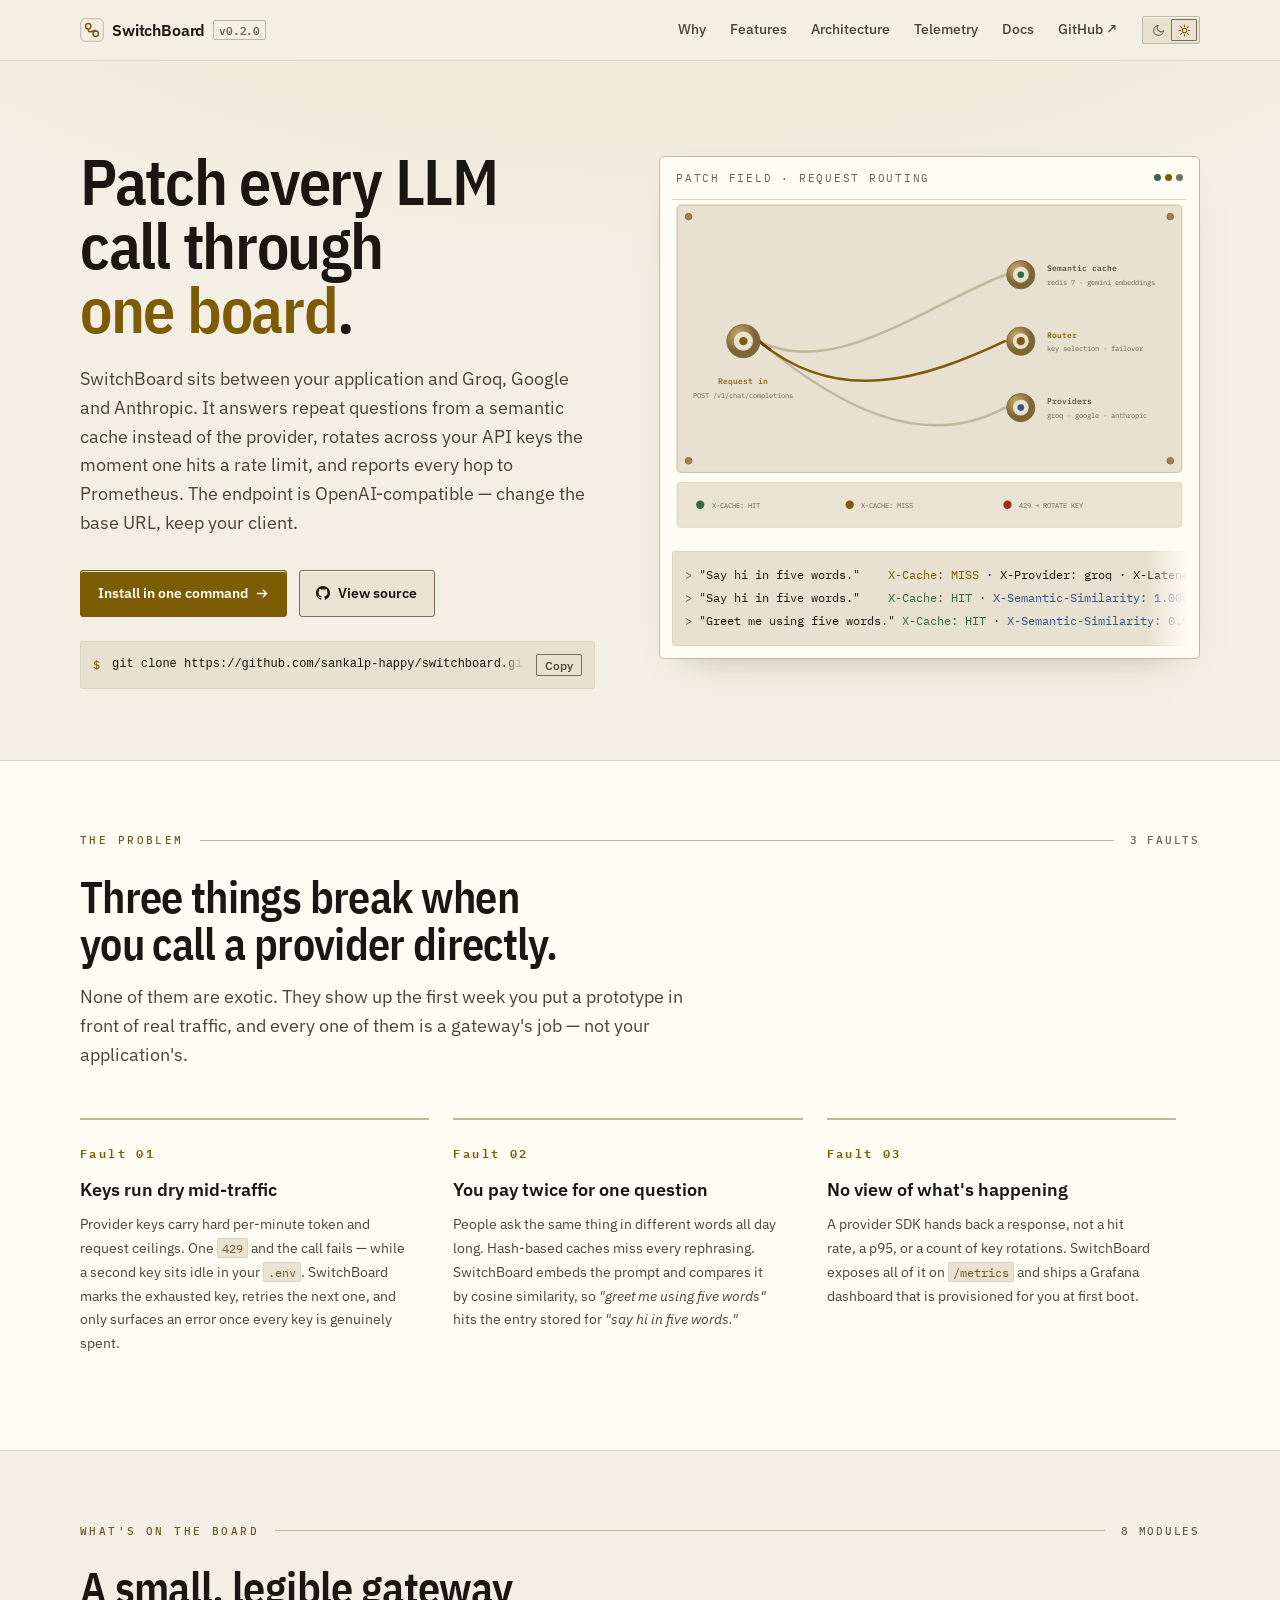
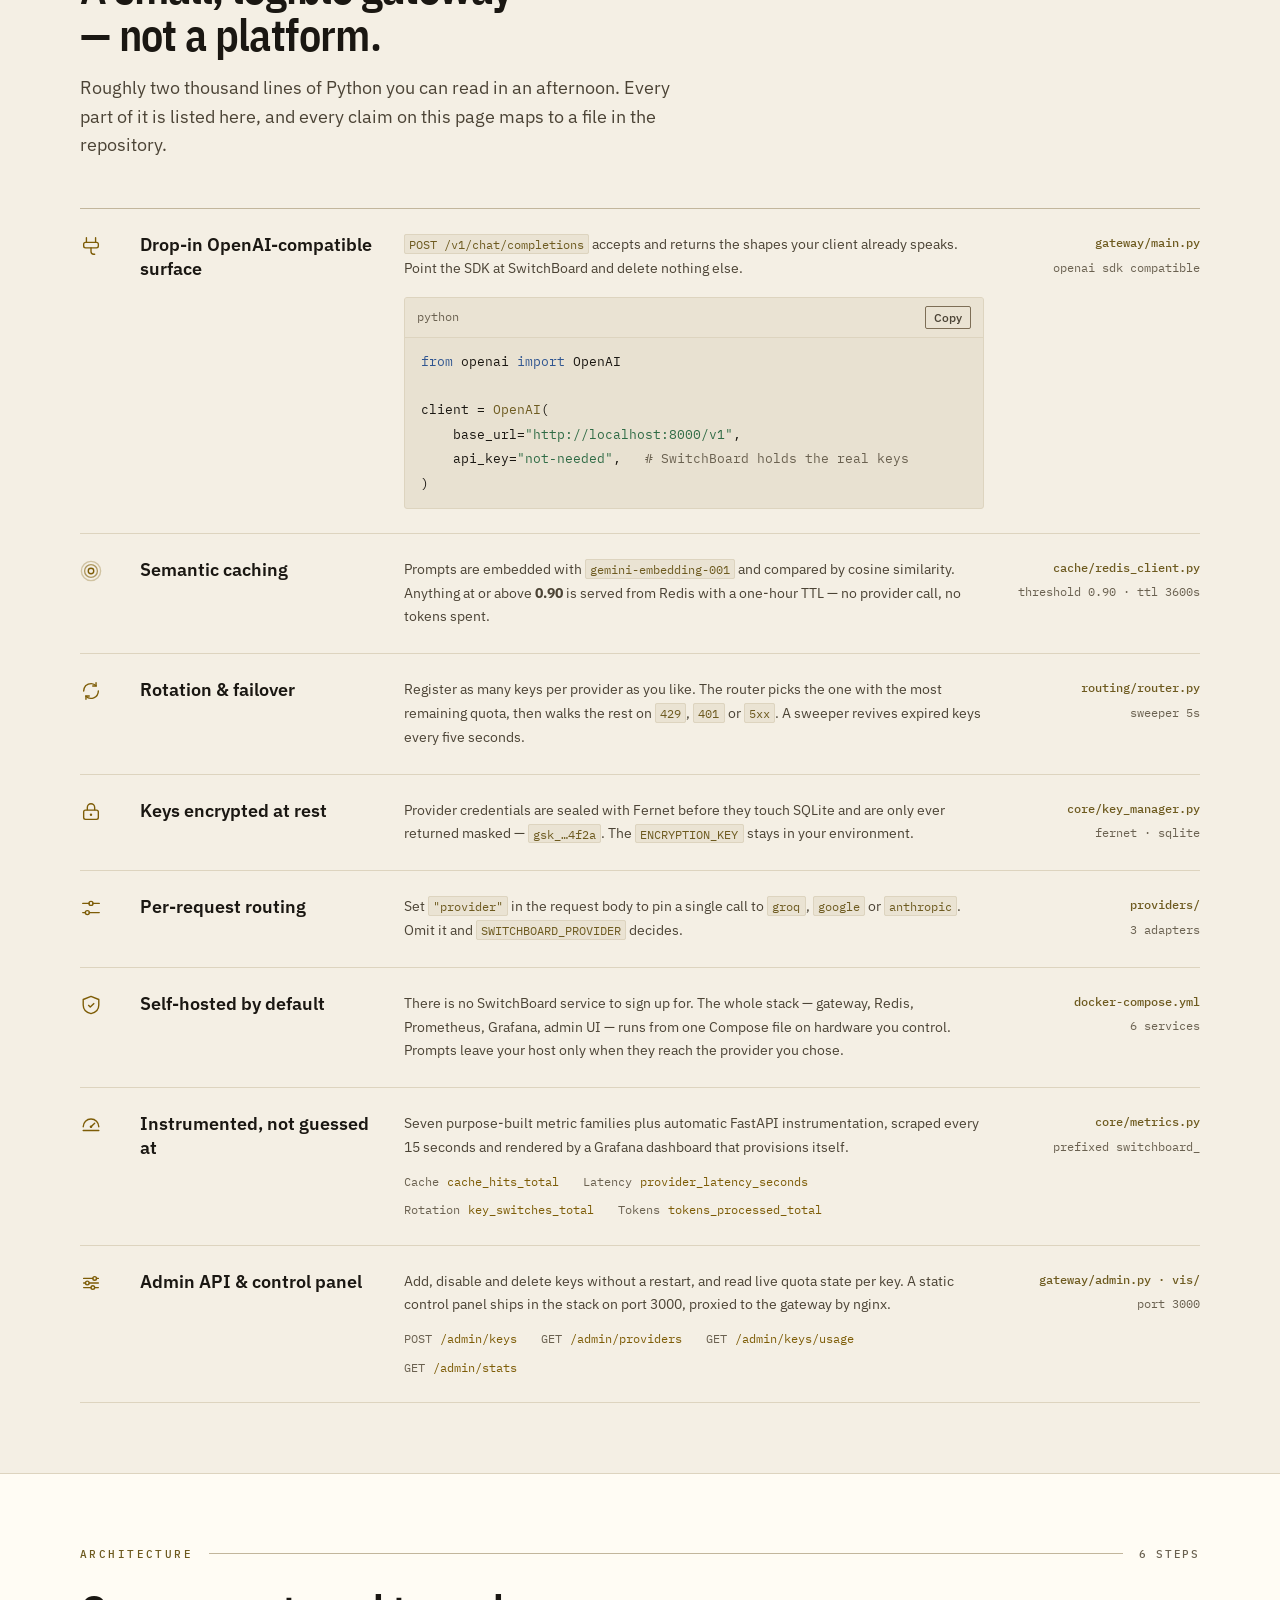
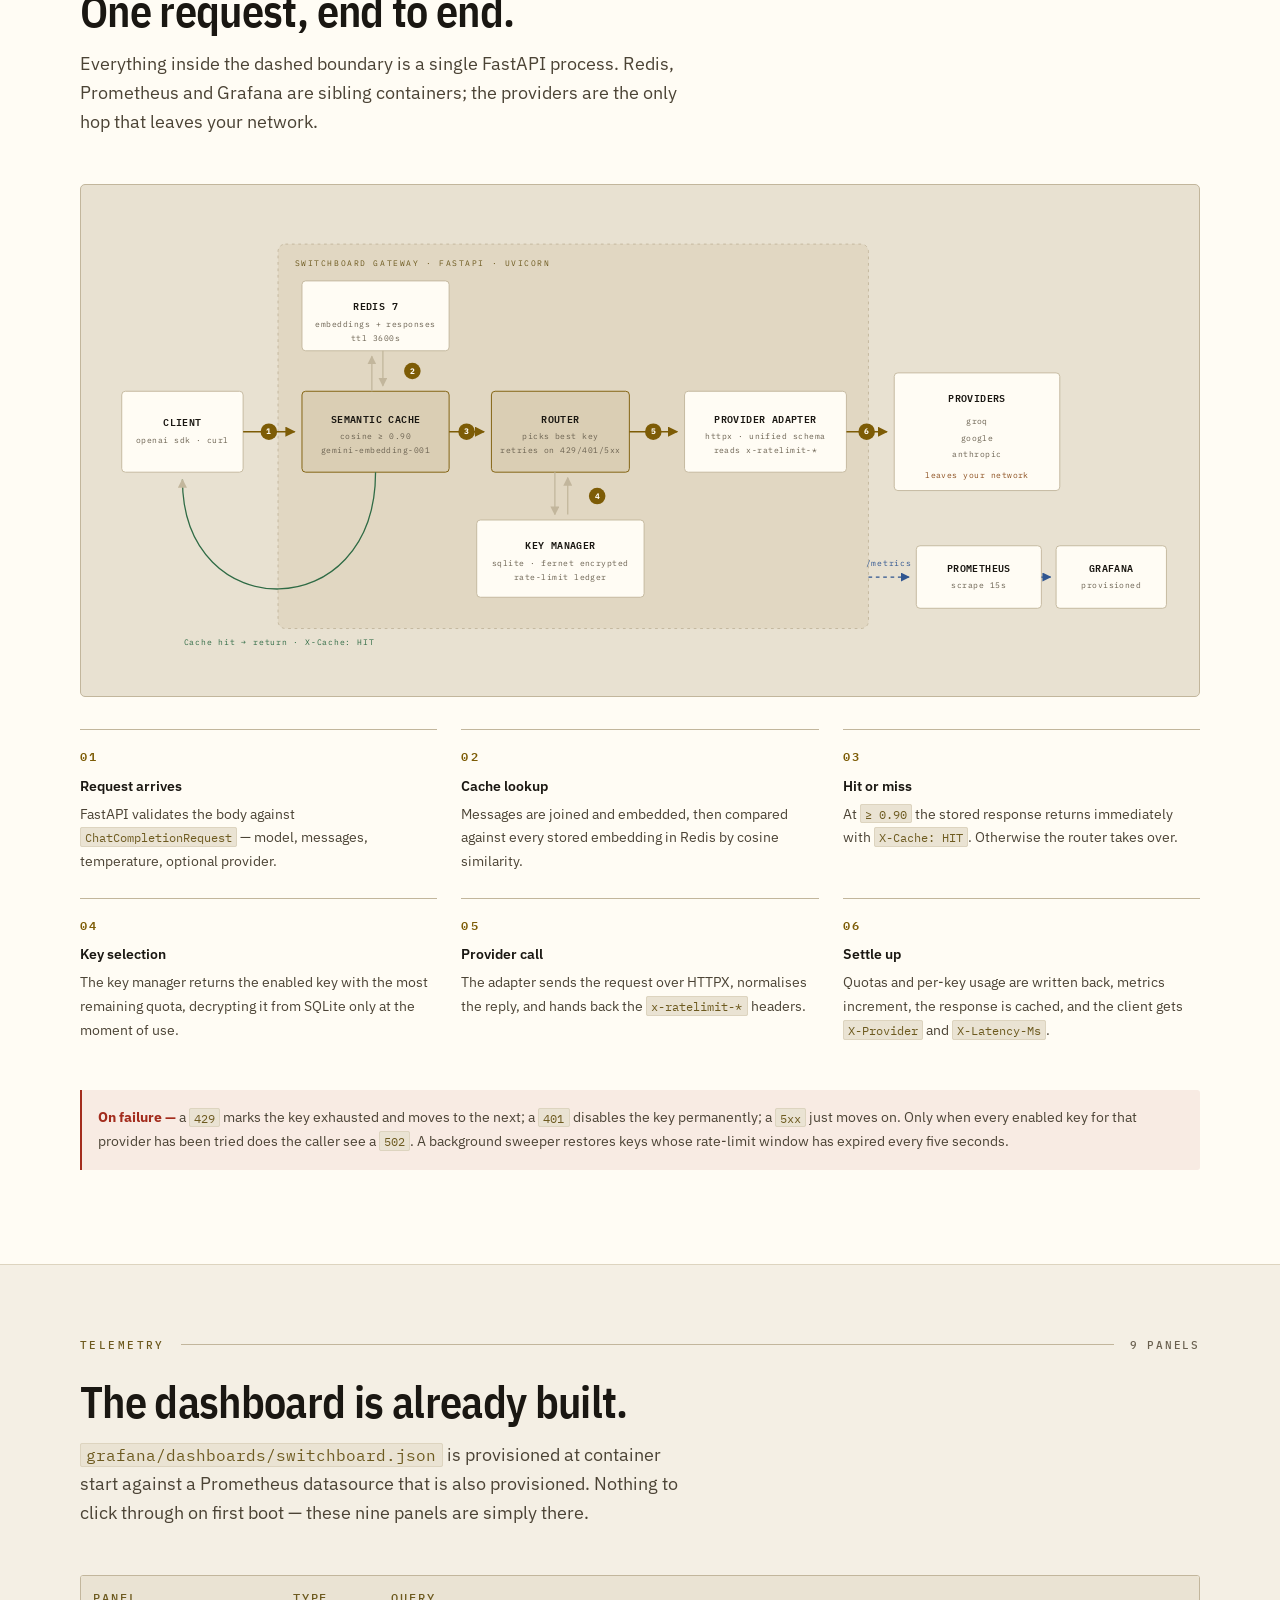
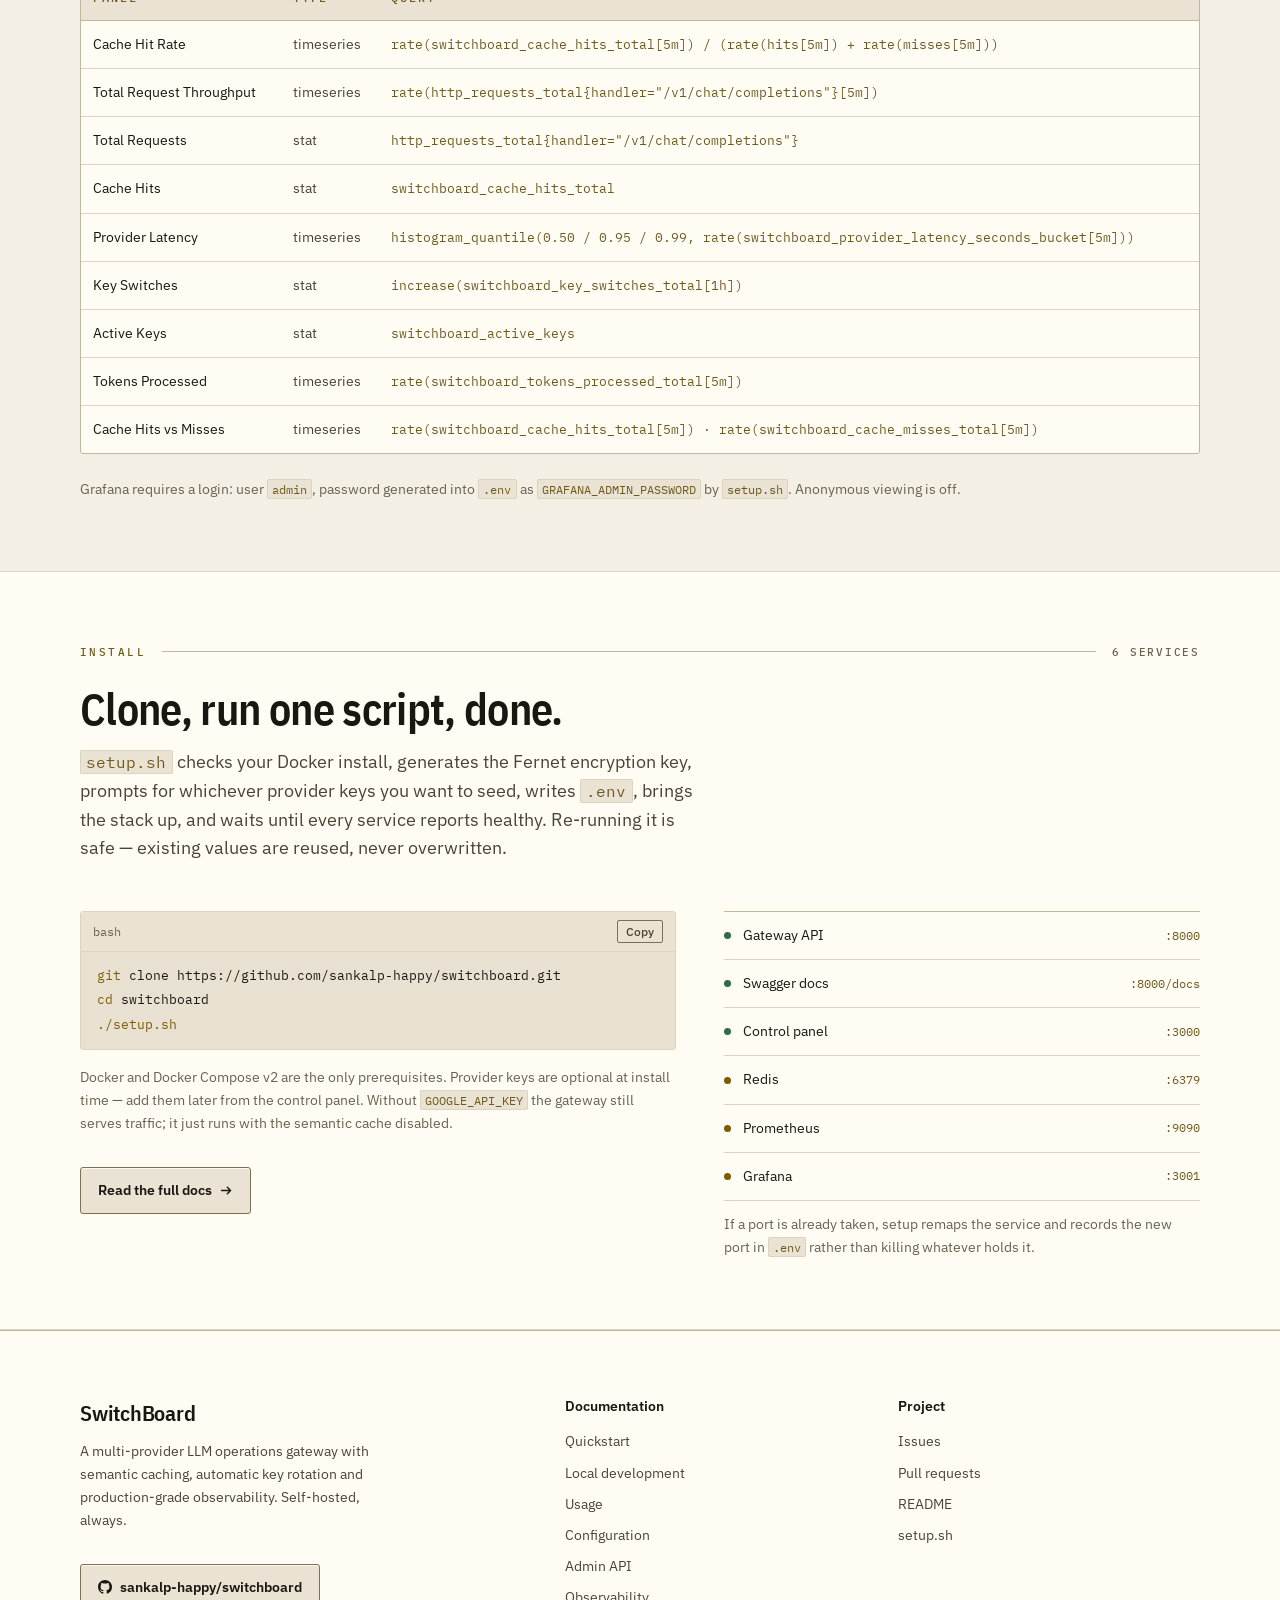
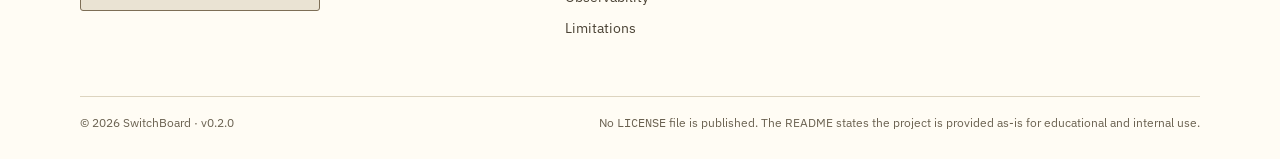
==== commit bb967f80: "fix: removed grafana anoynymous access" ====
--- a/site/index.html
+++ b/site/index.html
@@ -601,7 +601,7 @@
         </tbody>
       </table>
     </div>
-    <p class="dim">Grafana ships with anonymous viewer access enabled and an admin login of <span class="inline">admin</span> / <span class="inline">switchboard</span> — change both before exposing it.</p>
+    <p class="dim">Grafana requires a login: user <span class="inline">admin</span>, password generated into <span class="inline">.env</span> as <span class="inline">GRAFANA_ADMIN_PASSWORD</span> by <span class="inline">setup.sh</span>. Anonymous viewing is off.</p>
   </div>
 </section>
 
